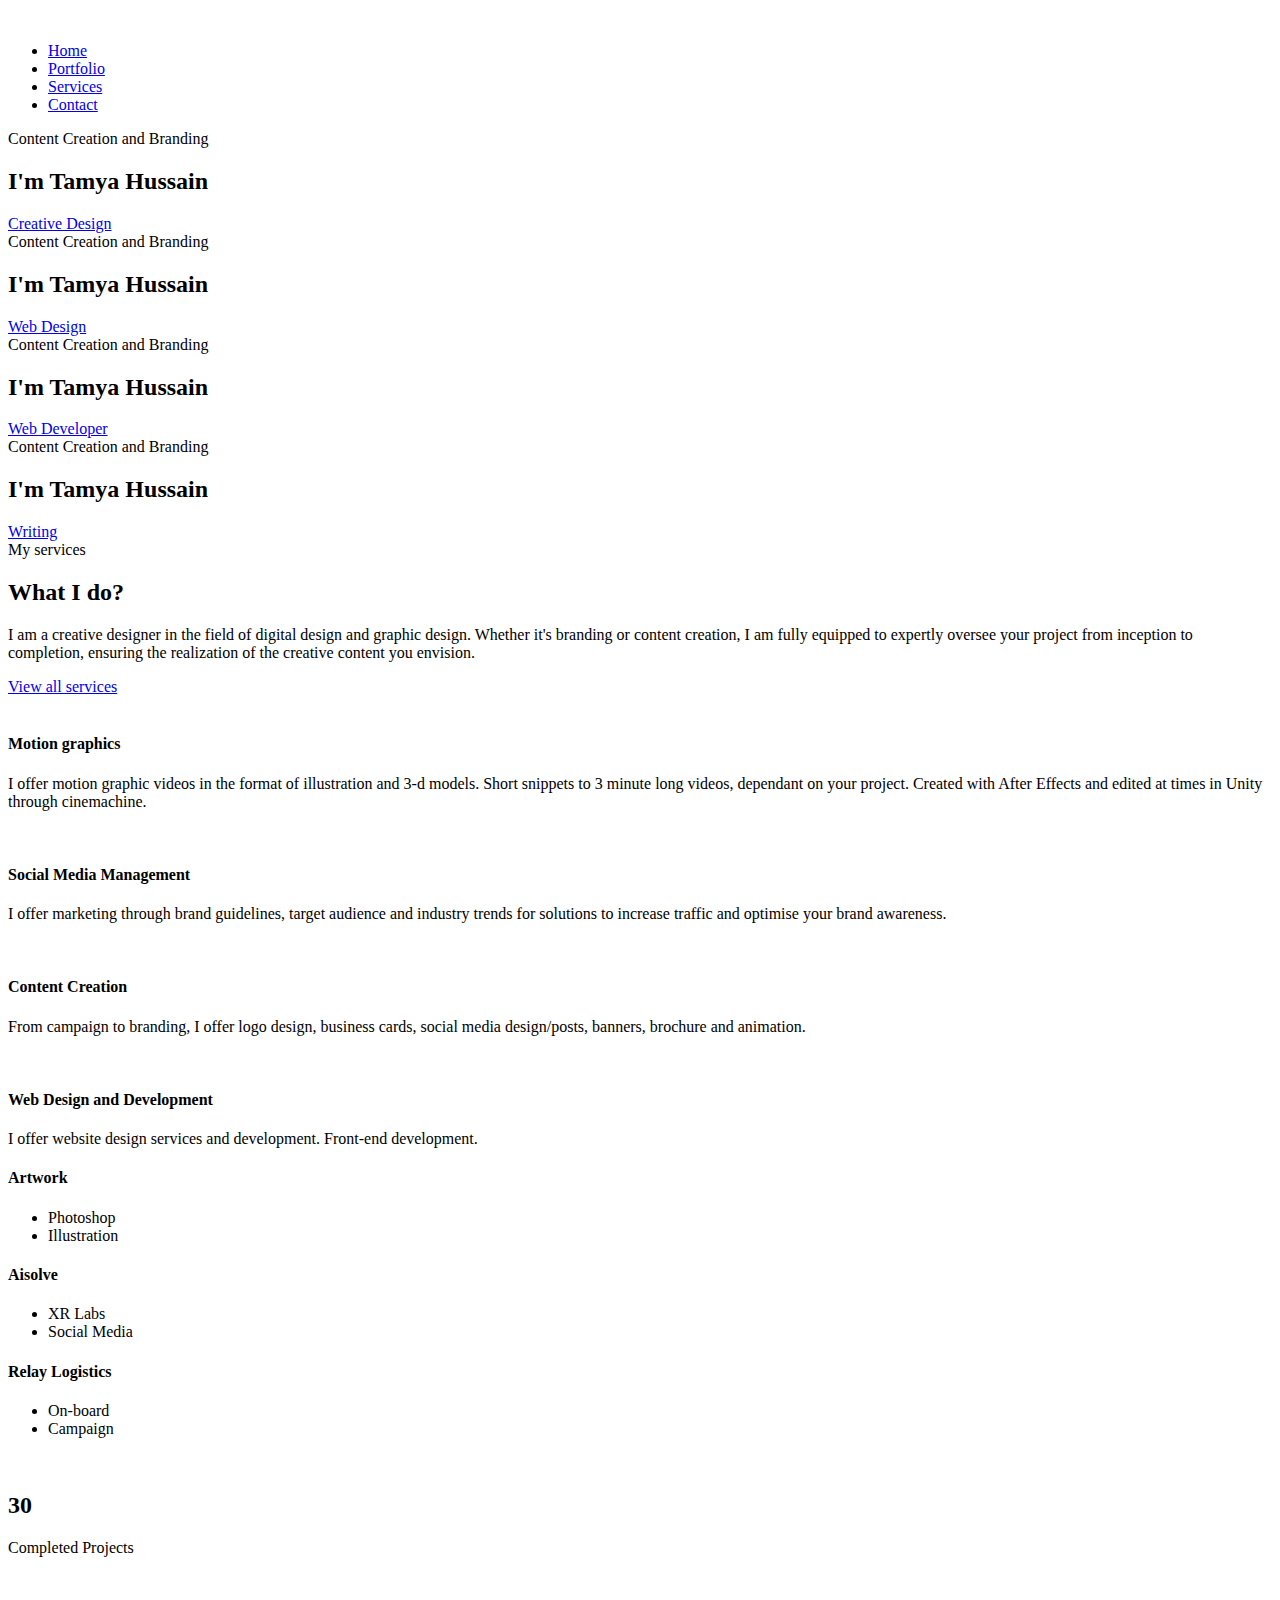
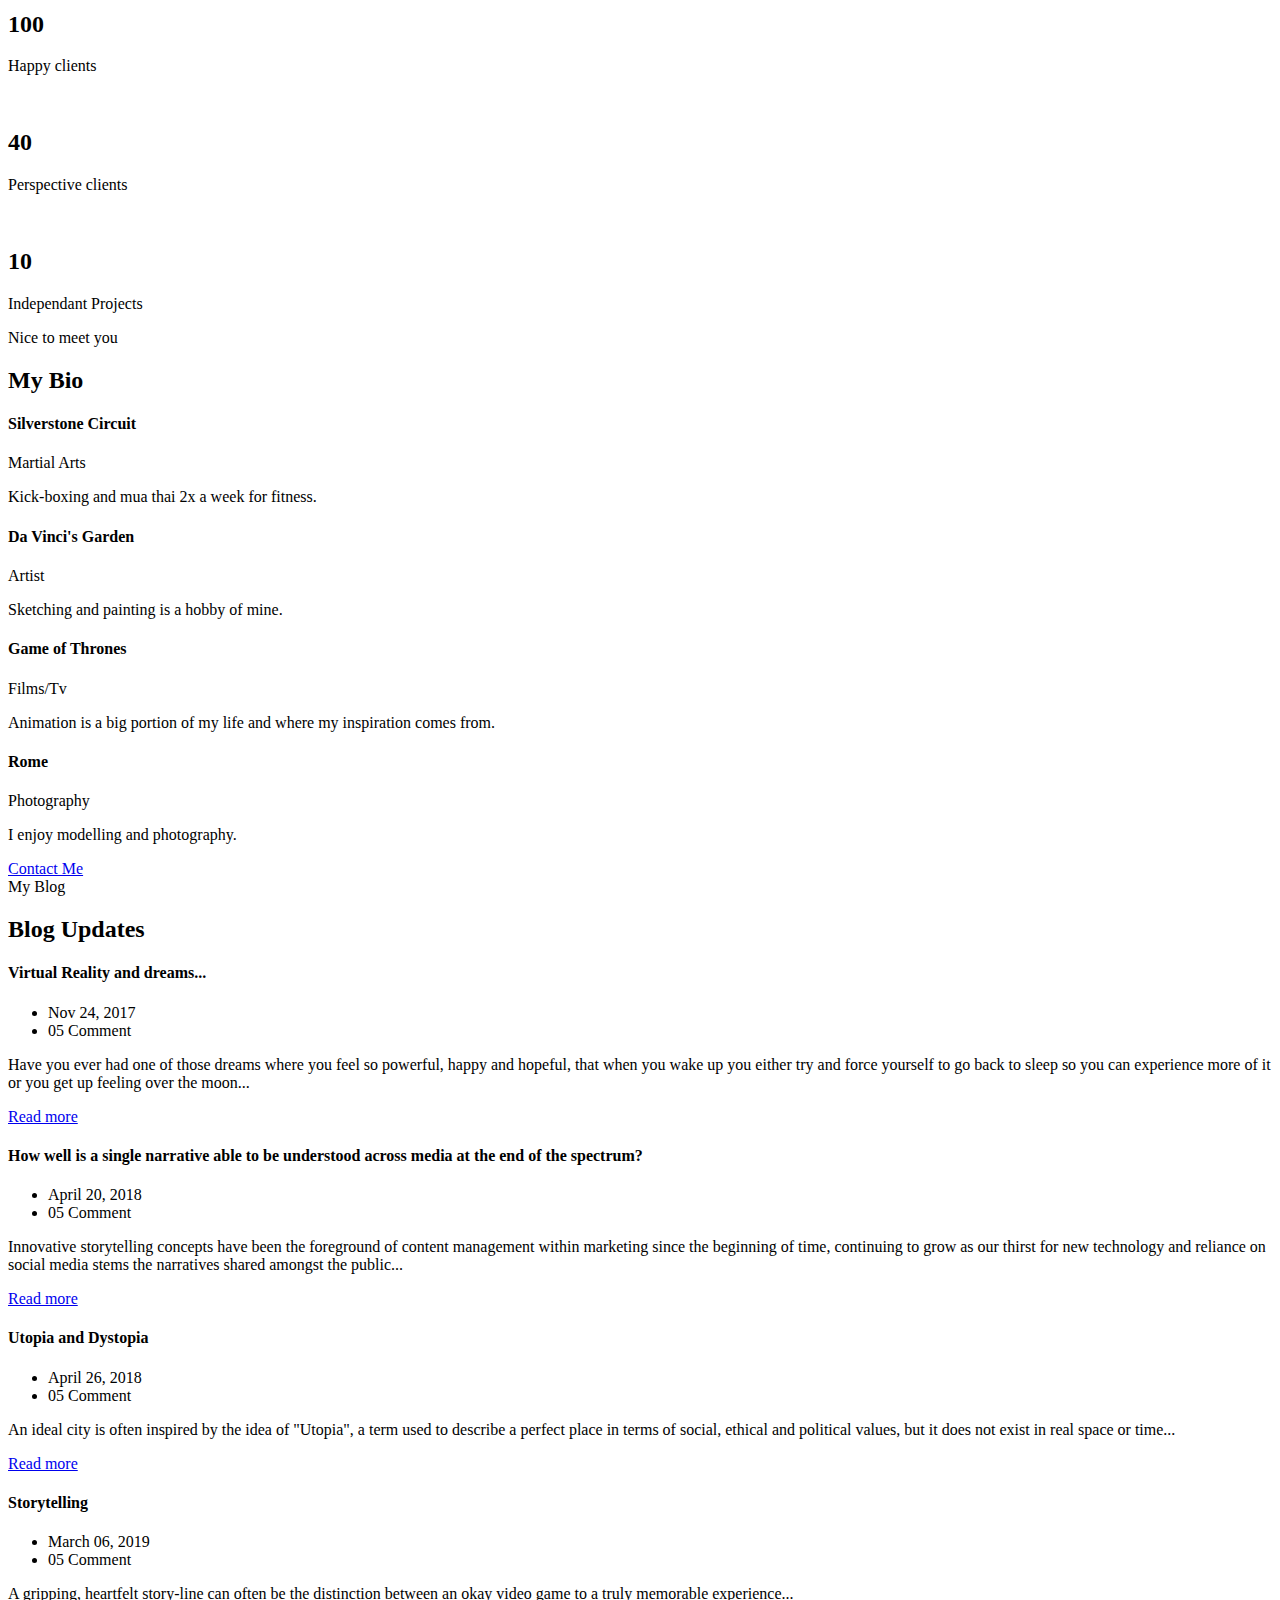
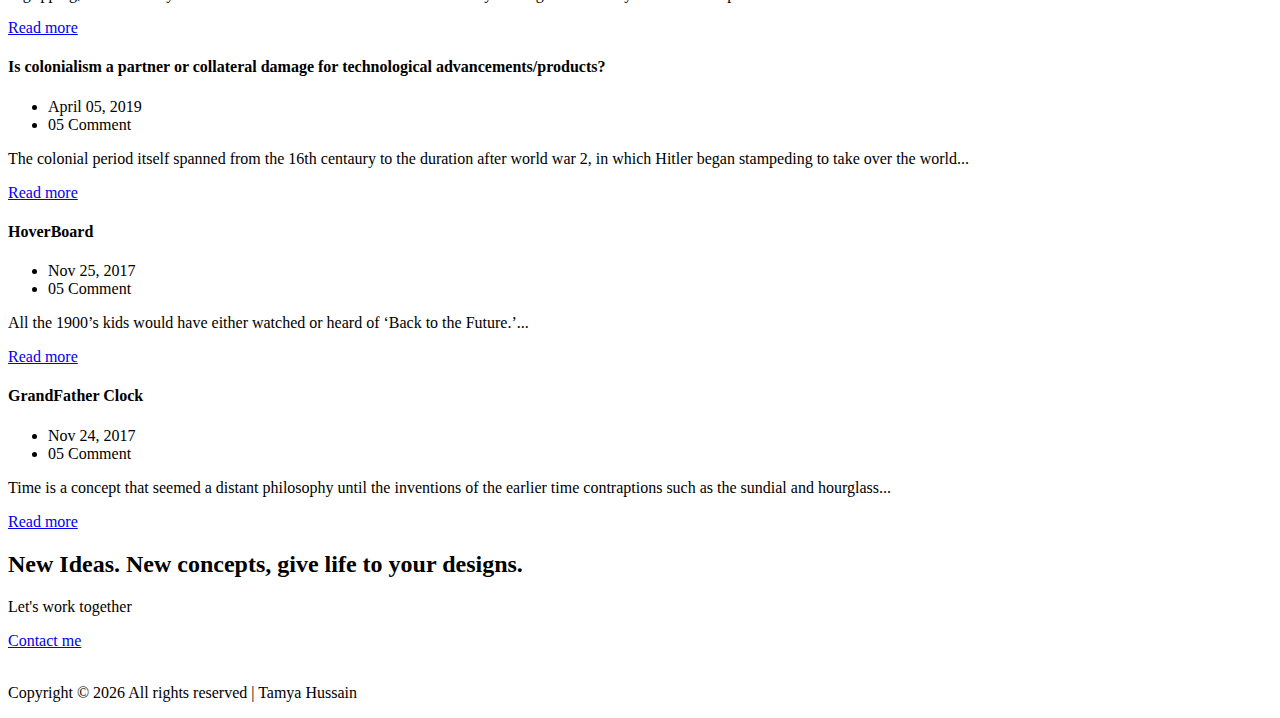
==== index.html @ 0e020d43 "Add files via upload" ====
<!DOCTYPE html>
<html lang="zxx">

<head>
    <meta charset="UTF-8">
    <meta name="description" content="Videograph Template">
    <meta name="keywords" content="Videograph, unica, creative, html">
    <meta name="viewport" content="width=device-width, initial-scale=1.0">
    <meta http-equiv="X-UA-Compatible" content="ie=edge">
    <title>Tamya Hussain Portfolio</title>

    <!-- Google Font -->
    <link href="https://fonts.googleapis.com/css2?family=Play:wght@400;700&display=swap" rel="stylesheet">
    <link href="https://fonts.googleapis.com/css2?family=Josefin+Sans:wght@300;400;500;600;700&display=swap"
        rel="stylesheet">

    <!-- Css Styles -->
    <link rel="stylesheet" href="css/bootstrap.min.css" type="text/css">
    <link rel="stylesheet" href="css/font-awesome.min.css" type="text/css">
    <link rel="stylesheet" href="css/elegant-icons.css" type="text/css">
    <link rel="stylesheet" href="css/owl.carousel.min.css" type="text/css">
    <link rel="stylesheet" href="css/magnific-popup.css" type="text/css">
    <link rel="stylesheet" href="css/slicknav.min.css" type="text/css">
    <link rel="stylesheet" href="css/style.css" type="text/css">

    <!-- favicon-->
    <link rel="shortcut icon" href="./logo_favicon.svg" type="image/svg+xml">
</head>

<body>
    <!-- Page Preloder -->
    <div id="preloder">
        <div class="loader"></div>
    </div>

    <!-- Header Section Begin -->
    <header class="header">
        <div class="container">
            <div class="row">
                <div class="col-lg-2">
                    <div class="header__logo">
                        <a href="./index.html"><img src="img/logo_white.png" alt="" class="logo"></a>
                    </div>
                </div>
                <div class="col-lg-10">
                    <div class="header__nav__option">
                        <nav class="header__nav__menu mobile-menu">
                            <ul>
                                <li class="active"><a href="./index.html">Home</a></li>
                                <li><a href="./portfolio.html">Portfolio</a></li>
                                <li><a href="./services.html">Services</a></li>
                                <li><a href="./contact.html">Contact</a></li>
                            </ul>
                        </nav>
                        <div class="header__nav__social">
                          <a href="https://www.linkedin.com/in/tamya-hussain-203a36172/"><i class="fa fa-linkedin"></i></a>
                          <a href="https://www.instagram.com/tams1598/"><i class="fa fa-instagram"></i></a>
                          <a href="https://wa.me/07960089515"><i class="fa fa-whatsapp"></i></a>
                        </div>
                    </div>
                </div>
            </div>
            <div id="mobile-menu-wrap"></div>
        </div>
    </header>
    <!-- Header End -->

    <!-- Hero Section Begin -->
    <section class="hero">
        <div class="hero__slider owl-carousel">
            <div class="hero__item set-bg" data-setbg="img/hero/background2.png">
                <div class="container">
                    <div class="row">
                        <div class="col-lg-6">
                            <div class="hero__text">
                                <span>Content Creation and Branding</span>
                                <h2>I'm Tamya Hussain</h2>
                                <a href="#" class="primary-btn">Creative Design</a>
                            </div>
                        </div>
                    </div>
                </div>
            </div>
            <div class="hero__item set-bg" data-setbg="img/hero/background2.png">
                <div class="container">
                    <div class="row">
                        <div class="col-lg-6">
                            <div class="hero__text">
                                <span>Content Creation and Branding</span>
                                <h2>I'm Tamya Hussain</h2>
                                <a href="#" class="primary-btn">Web Design</a>
                            </div>
                        </div>
                    </div>
                </div>
            </div>
            <div class="hero__item set-bg" data-setbg="img/hero/background2.png">
                <div class="container">
                    <div class="row">
                        <div class="col-lg-6">
                            <div class="hero__text">
                                <span>Content Creation and Branding</span>
                                <h2>I'm Tamya Hussain</h2>
                                <a href="#" class="primary-btn">Web Developer</a>
                            </div>
                        </div>
                    </div>
                </div>
            </div>
            <div class="hero__item set-bg" data-setbg="img/hero/background2.png">
                <div class="container">
                    <div class="row">
                        <div class="col-lg-6">
                            <div class="hero__text">
                                <span>Content Creation and Branding</span>
                                <h2>I'm Tamya Hussain</h2>
                                <a href="#" class="primary-btn">Writing</a>
                            </div>
                        </div>
                    </div>
                </div>
            </div>
        </div>
    </section>
    <!-- Hero Section End -->

    <!-- Services Section Begin -->
    <section class="services spad">
        <div class="container">
            <div class="row">
                <div class="col-lg-4">
                    <div class="services__title">
                        <div class="section-title">
                            <span>My services</span>
                            <h2>What I do?</h2>
                        </div>
                        <p>I am a creative designer in the field of digital design and graphic design. Whether it's branding or content creation, I am fully equipped to expertly oversee your project from inception to completion, ensuring the realization of the creative content you envision.</p>
                        <a href="#" class="primary-btn">View all services</a>
                    </div>
                </div>
                <div class="col-lg-8">
                    <div class="row">
                        <div class="col-lg-6 col-md-6 col-sm-6">
                            <div class="services__item">
                                <div class="services__item__icon">
                                    <img src="img/icons/si-1.png" alt="">
                                </div>
                                <h4>Motion graphics</h4>
                                <p>I offer motion graphic videos in the format of illustration and 3-d models.
                                  Short snippets to 3 minute long videos, dependant on your project.
                                  Created with After Effects and edited at times in Unity through cinemachine. </p>
                            </div>
                        </div>
                        <div class="col-lg-6 col-md-6 col-sm-6">
                            <div class="services__item">
                                <div class="services__item__icon">
                                    <img src="img/icons/si-2.png" alt="">
                                </div>
                                <h4>Social Media Management</h4>
                                <p>I offer marketing through brand guidelines, target audience and
                                  industry trends for solutions to increase traffic and optimise your brand awareness. </p>
                            </div>
                        </div>
                        <div class="col-lg-6 col-md-6 col-sm-6">
                            <div class="services__item">
                                <div class="services__item__icon">
                                    <img src="img/icons/si-3.png" alt="">
                                </div>
                                <h4>Content Creation</h4>
                                <p>From campaign to branding, I offer logo design, business cards, social media design/posts,
                                  banners, brochure and animation. </p>
                            </div>
                        </div>
                        <div class="col-lg-6 col-md-6 col-sm-6">
                            <div class="services__item">
                                <div class="services__item__icon">
                                    <img src="img/icons/si-4.png" alt="">
                                </div>
                                <h4>Web Design and Development</h4>
                                <p>I offer website design services and development. Front-end development.</p>
                            </div>
                        </div>
                    </div>
                </div>
            </div>
        </div>
    </section>
    <!-- Services Section End -->

    <!-- Work Section Begin -->
    <section class="work">
        <div class="work__gallery">
            <div class="grid-sizer"></div>
            <div class="work__item wide__item set-bg" data-setbg="img/work/work-1.png">

                <div class="work__item__hover">
                    <h4>Artwork</h4>
                    <ul>
                        <li>Photoshop</li>
                        <li>Illustration</li>
                    </ul>
                </div>
            </div>
            <div class="work__item small__item set-bg" data-setbg="img/work/work-2.png">
              <a href="img/work/ocado_video.mp4" class="play-btn video-popup"><i
                      class="fa fa-play"></i></a>

            </div>
            <div class="work__item small__item set-bg" data-setbg="img/work/work-3.png">

            </div>
            <div class="work__item large__item set-bg" data-setbg="img/work/work-4.png">

                <div class="work__item__hover">
                    <h4>Aisolve</h4>
                    <ul>
                        <li>XR Labs</li>
                        <li>Social Media</li>
                    </ul>
                </div>
            </div>
            <div class="work__item small__item set-bg" data-setbg="img/work/work-5.png">

            </div>
            <div class="work__item small__item set-bg" data-setbg="img/work/work-6.png">

            </div>
            <div class="work__item wide__item set-bg" data-setbg="img/work/work-7.png">
                <a href="img/work/relay_launch.mp4" class="play-btn video-popup"><i
                        class="fa fa-play"></i></a>
                <div class="work__item__hover">
                    <h4>Relay Logistics</h4>
                    <ul>
                        <li>On-board</li>
                        <li>Campaign</li>
                    </ul>
                </div>
            </div>
        </div>
    </section>
    <!-- Work Section End -->

    <!-- Counter Section Begin -->
    <section class="counter">
        <div class="container">
            <div class="counter__content">
                <div class="row">
                    <div class="col-lg-3 col-md-6 col-sm-6">
                        <div class="counter__item">
                            <div class="counter__item__text">
                                <img src="img/icons/ci-1.png" alt="">
                                <h2 class="counter_num">30</h2>
                                <p>Completed Projects</p>
                            </div>
                        </div>
                    </div>
                    <div class="col-lg-3 col-md-6 col-sm-6">
                        <div class="counter__item second__item">
                            <div class="counter__item__text">
                                <img src="img/icons/ci-2.png" alt="">
                                <h2 class="counter_num">100</h2>
                                <p>Happy clients</p>
                            </div>
                        </div>
                    </div>
                    <div class="col-lg-3 col-md-6 col-sm-6">
                        <div class="counter__item third__item">
                            <div class="counter__item__text">
                                <img src="img/icons/ci-3.png" alt="">
                                <h2 class="counter_num">40</h2>
                                <p>Perspective clients</p>
                            </div>
                        </div>
                    </div>
                    <div class="col-lg-3 col-md-6 col-sm-6">
                        <div class="counter__item four__item">
                            <div class="counter__item__text">
                                <img src="img/icons/ci-4.png" alt="">
                                <h2 class="counter_num">10</h2>
                                <p>Independant Projects</p>
                            </div>
                        </div>
                    </div>
                </div>
            </div>
        </div>
    </section>
    <!-- Counter Section End -->

    <!-- Team Section Begin -->
    <section class="team spad set-bg" data-setbg="img/team-bg.jpg">
        <div class="container">
            <div class="row">
                <div class="col-lg-12">
                    <div class="section-title team__title">
                        <span>Nice to meet you</span>
                        <h2>My Bio</h2>
                    </div>
                </div>
            </div>
            <div class="row">
                <div class="col-lg-3 col-md-6 col-sm-6 p-0">
                    <div class="team__item set-bg" data-setbg="img/team/martialarts.jpg">
                        <div class="team__item__text">
                            <h4>Silverstone Circuit</h4>
                            <p>Martial Arts</p>
                            <p>Kick-boxing and mua thai 2x a week for fitness.</p>
                        </div>
                    </div>
                </div>
                <div class="col-lg-3 col-md-6 col-sm-6 p-0">
                    <div class="team__item team__item--second set-bg" data-setbg="img/team/Artist.jpg">
                        <div class="team__item__text">
                          <h4>Da Vinci's Garden</h4>
                          <p>Artist</p>
                          <p>Sketching and painting is a hobby of mine.</p>

                        </div>
                    </div>
                </div>
                <div class="col-lg-3 col-md-6 col-sm-6 p-0">
                    <div class="team__item team__item--third set-bg" data-setbg="img/team/film.jpg">
                        <div class="team__item__text">
                          <h4>Game of Thrones</h4>
                          <p>Films/Tv</p>
                          <p>Animation is a big portion of my life and where my inspiration comes from.</p>

                        </div>
                    </div>
                </div>
                <div class="col-lg-3 col-md-6 col-sm-6 p-0">
                    <div class="team__item team__item--four set-bg" data-setbg="img/team/Photography.jpg">
                        <div class="team__item__text">
                          <h4>Rome</h4>
                          <p>Photography</p>
                          <p>I enjoy modelling and photography.</p>

                        </div>
                    </div>
                </div>
                <div class="col-lg-12 p-0">
                    <div class="team__btn">
                        <a href="tel:07960089515" class="primary-btn">Contact Me</a>
                    </div>
                </div>
            </div>
        </div>
    </section>
    <!-- Team Section End -->

    <!-- Latest Blog Section Begin -->
    <section class="latest spad">
        <div class="container">
            <div class="row">
                <div class="col-lg-12">
                    <div class="section-title center-title">
                        <span>My Blog</span>
                        <h2>Blog Updates</h2>
                    </div>
                </div>
            </div>
            <div class="row">
                <div class="latest__slider owl-carousel">
                    <div class="col-lg-4">
                        <div class="blog__item latest__item">
                            <h4>Virtual Reality and dreams...</h4>
                            <ul>
                                <li>Nov 24, 2017</li>
                                <li>05 Comment</li>
                            </ul>
                            <p>Have you ever had one of those dreams where you feel so powerful, happy and hopeful,
                              that when you wake up you either try and force yourself to go back to sleep so you can
                              experience more of it or you get up feeling over the moon...</p>
                            <a href="https://tammy1598dreamer.blogspot.com/2017/11/virtual-reality-and-dreams.html">Read more <span class="arrow_right"></span></a>
                        </div>
                    </div>
                    <div class="col-lg-4">
                        <div class="blog__item latest__item">
                            <h4>How well is a single narrative able to be understood across media at the end of the spectrum?</h4>
                            <ul>
                                <li>April 20, 2018</li>
                                <li>05 Comment</li>
                            </ul>
                            <p>Innovative storytelling concepts have been the foreground of content management
                               within marketing since the beginning of time, continuing to grow as our thirst for
                               new technology and reliance on social media stems the narratives shared amongst the public...</p>
                            <a href="https://tammy1598dreamer.blogspot.com/2018/04/how-well-is-single-narrative-able-to-be.html">Read more <span class="arrow_right"></span></a>
                        </div>
                    </div>
                    <div class="col-lg-4">
                        <div class="blog__item latest__item">
                            <h4>Utopia and Dystopia</h4>
                            <ul>
                                <li>April 26, 2018</li>
                                <li>05 Comment</li>
                            </ul>
                            <p>An ideal city is often inspired by the idea of "Utopia",
                              a term used to describe a perfect place in terms of social, ethical and political values,
                              but it does not exist in real space or time...</p>
                            <a href="https://tammy1598dreamer.blogspot.com/2018/04/utopia-and-dystopia.html">Read more <span class="arrow_right"></span></a>
                        </div>
                    </div>
                    <div class="col-lg-4">
                        <div class="blog__item latest__item">
                            <h4>Storytelling</h4>
                            <ul>
                                <li>March 06, 2019</li>
                                <li>05 Comment</li>
                            </ul>
                            <p>A gripping, heartfelt story-line can often be the distinction between an okay video game to a truly memorable experience...</p>
                            <a href="https://tammy1598dreamer.blogspot.com/2019/03/story-telling.html">Read more <span class="arrow_right"></span></a>
                        </div>
                    </div>
                    <div class="col-lg-4">
                        <div class="blog__item latest__item">
                            <h4>Is colonialism a partner or collateral damage for technological advancements/products?</h4>
                            <ul>
                                <li>April 05, 2019</li>
                                <li>05 Comment</li>
                            </ul>
                            <p>The colonial period itself spanned from the 16th centaury to the duration after world war 2, in which Hitler began stampeding to take over the world...</p>
                            <a href="https://tammy1598dreamer.blogspot.com/2019/04/is-colonialism-partner-or-collateral.html">Read more <span class="arrow_right"></span></a>
                        </div>
                    </div>
                    <div class="col-lg-4">
                        <div class="blog__item latest__item">
                            <h4>HoverBoard</h4>
                            <ul>
                                <li>Nov 25, 2017</li>
                                <li>05 Comment</li>
                            </ul>
                            <p>All the 1900’s kids would have either watched or heard of ‘Back to the Future.’...</p>
                            <a href="https://tammy1598dreamer.blogspot.com/2017/11/hoverboard.html">Read more <span class="arrow_right"></span></a>
                        </div>
                    </div>
                    <div class="col-lg-4">
                        <div class="blog__item latest__item">
                            <h4>GrandFather Clock</h4>
                            <ul>
                                <li>Nov 24, 2017</li>
                                <li>05 Comment</li>
                            </ul>
                            <p>Time is a concept that seemed a distant philosophy until the inventions of the earlier time contraptions such as the sundial and hourglass...</p>
                            <a href="https://tammy1598dreamer.blogspot.com/2017/11/grandfather-clock.html">Read more <span class="arrow_right"></span></a>
                        </div>
                    </div>
                </div>
            </div>
        </div>
    </section>
    <!-- Latest Blog Section End -->

    <!-- Call To Action Section Begin -->
    <section class="callto spad set-bg" data-setbg="img/callto-bg.jpg">
        <div class="container">
            <div class="row">
                <div class="col-lg-8">
                    <div class="callto__text">
                        <h2>New Ideas. New concepts, give life to your designs.</h2>
                        <p>Let's work together</p>
                        <a href="tel:07960089515">Contact me</a>
                    </div>
                </div>
            </div>
        </div>
    </section>
    <!-- Call To Action Section End -->

    <!-- Footer Section Begin -->
    <footer class="footer">
        <div class="container">
            <div class="footer__top">
                <div class="row">
                    <div class="col-lg-6 col-md-6">
                        <div class="footer__top__logo">
                            <a href="#"><img src="img/logo.png" alt=""></a>
                        </div>
                    </div>
                    <div class="col-lg-6 col-md-6">
                        <div class="footer__top__social">
                            <a href="https://www.linkedin.com/in/tamya-hussain-203a36172/"><i class="fa fa-linkedin"></i></a>
                            <a href="https://www.instagram.com/tams1598/"><i class="fa fa-instagram"></i></a>
                            <a href="https://wa.me/07960089515"><i class="fa fa-whatsapp"></i></a>
                        </div>
                    </div>
                </div>
            </div>

            <div class="footer__copyright">
                <div class="row">
                    <div class="col-lg-12 text-center">
                        <!-- Link back to Colorlib can't be removed. Template is licensed under CC BY 3.0. -->
                        <p class="footer__copyright__text">Copyright &copy;
                            <script>
                                document.write(new Date().getFullYear());
                            </script>
                            All rights reserved |  Tamya Hussain
                        </p>
                        <!-- Link back to Colorlib can't be removed. Template is licensed under CC BY 3.0. -->
                    </div>
                </div>
            </div>
        </div>
    </footer>
    <!-- Footer Section End -->

    <!-- Js Plugins -->
    <script src="js/jquery-3.3.1.min.js"></script>
    <script src="js/bootstrap.min.js"></script>
    <script src="js/jquery.magnific-popup.min.js"></script>
    <script src="js/mixitup.min.js"></script>
    <script src="js/masonry.pkgd.min.js"></script>
    <script src="js/jquery.slicknav.js"></script>
    <script src="js/owl.carousel.min.js"></script>
    <script src="js/main.js"></script>
</body>

</html>
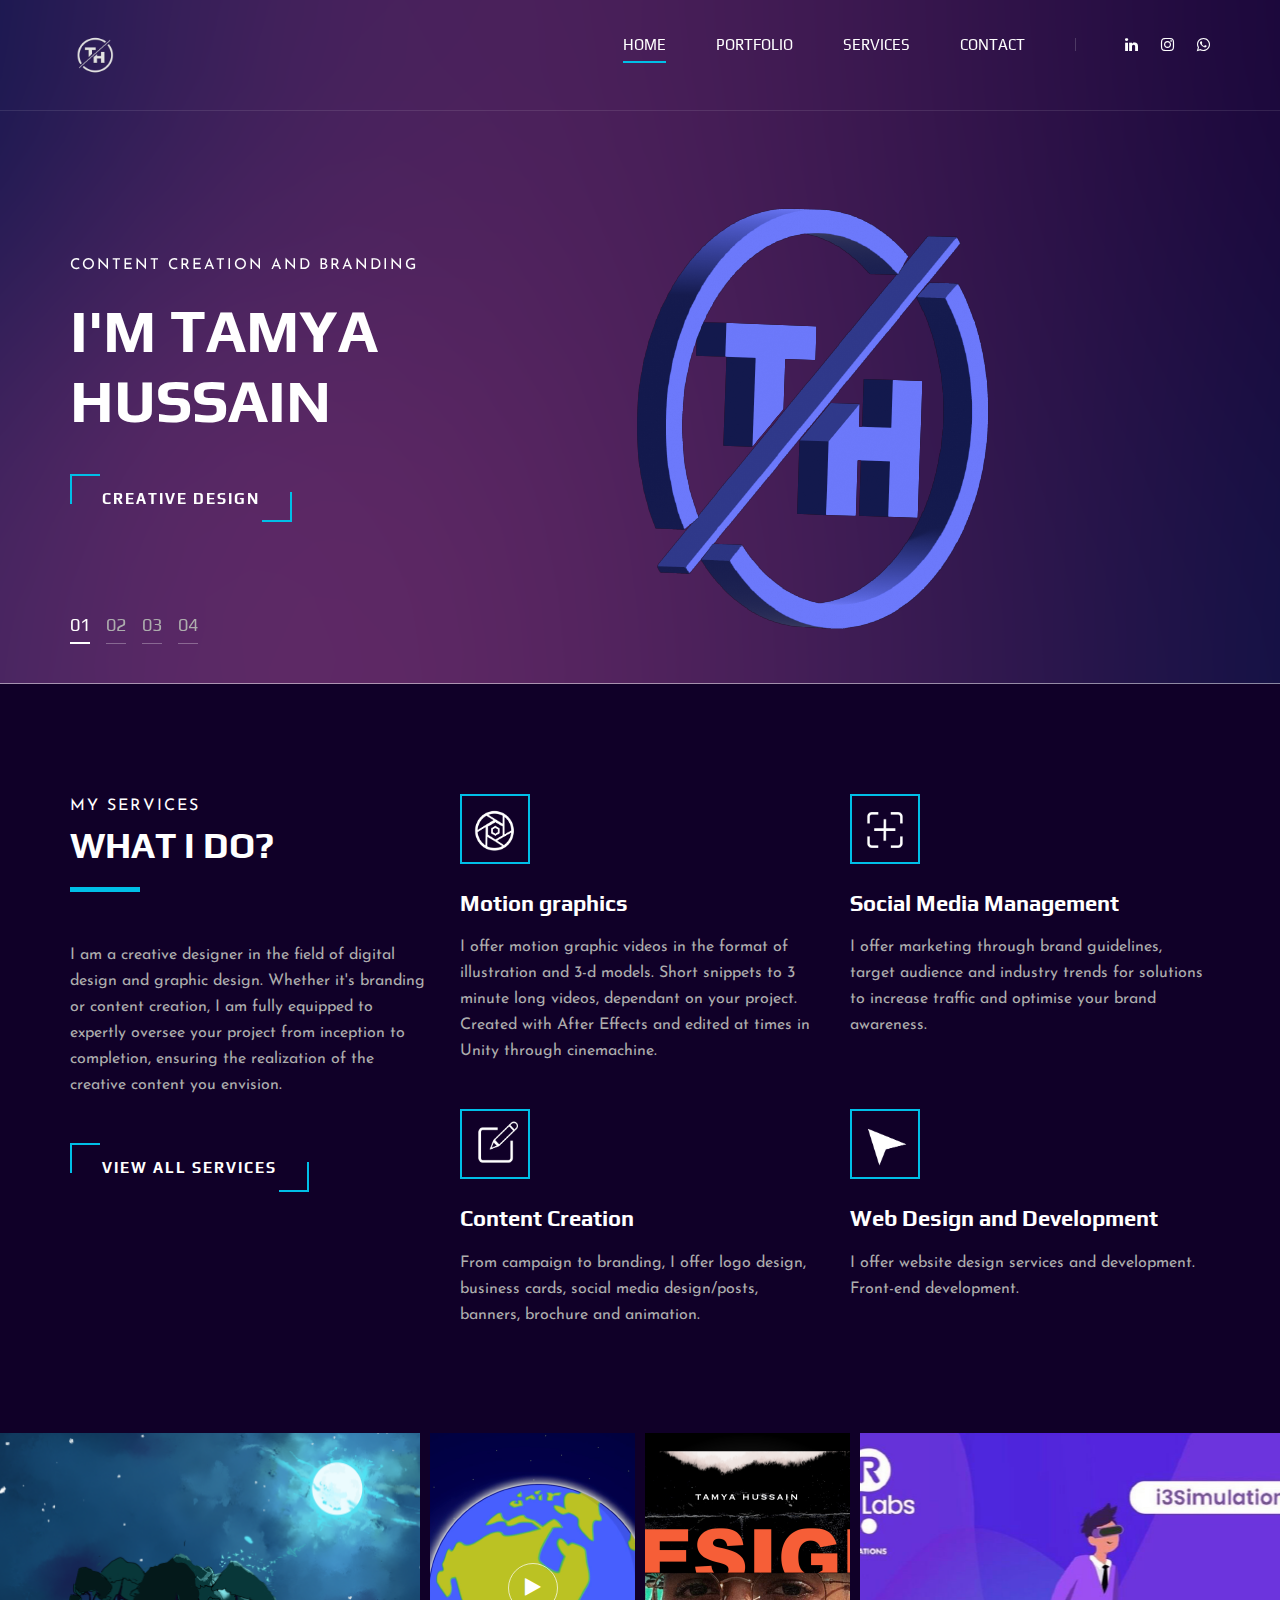
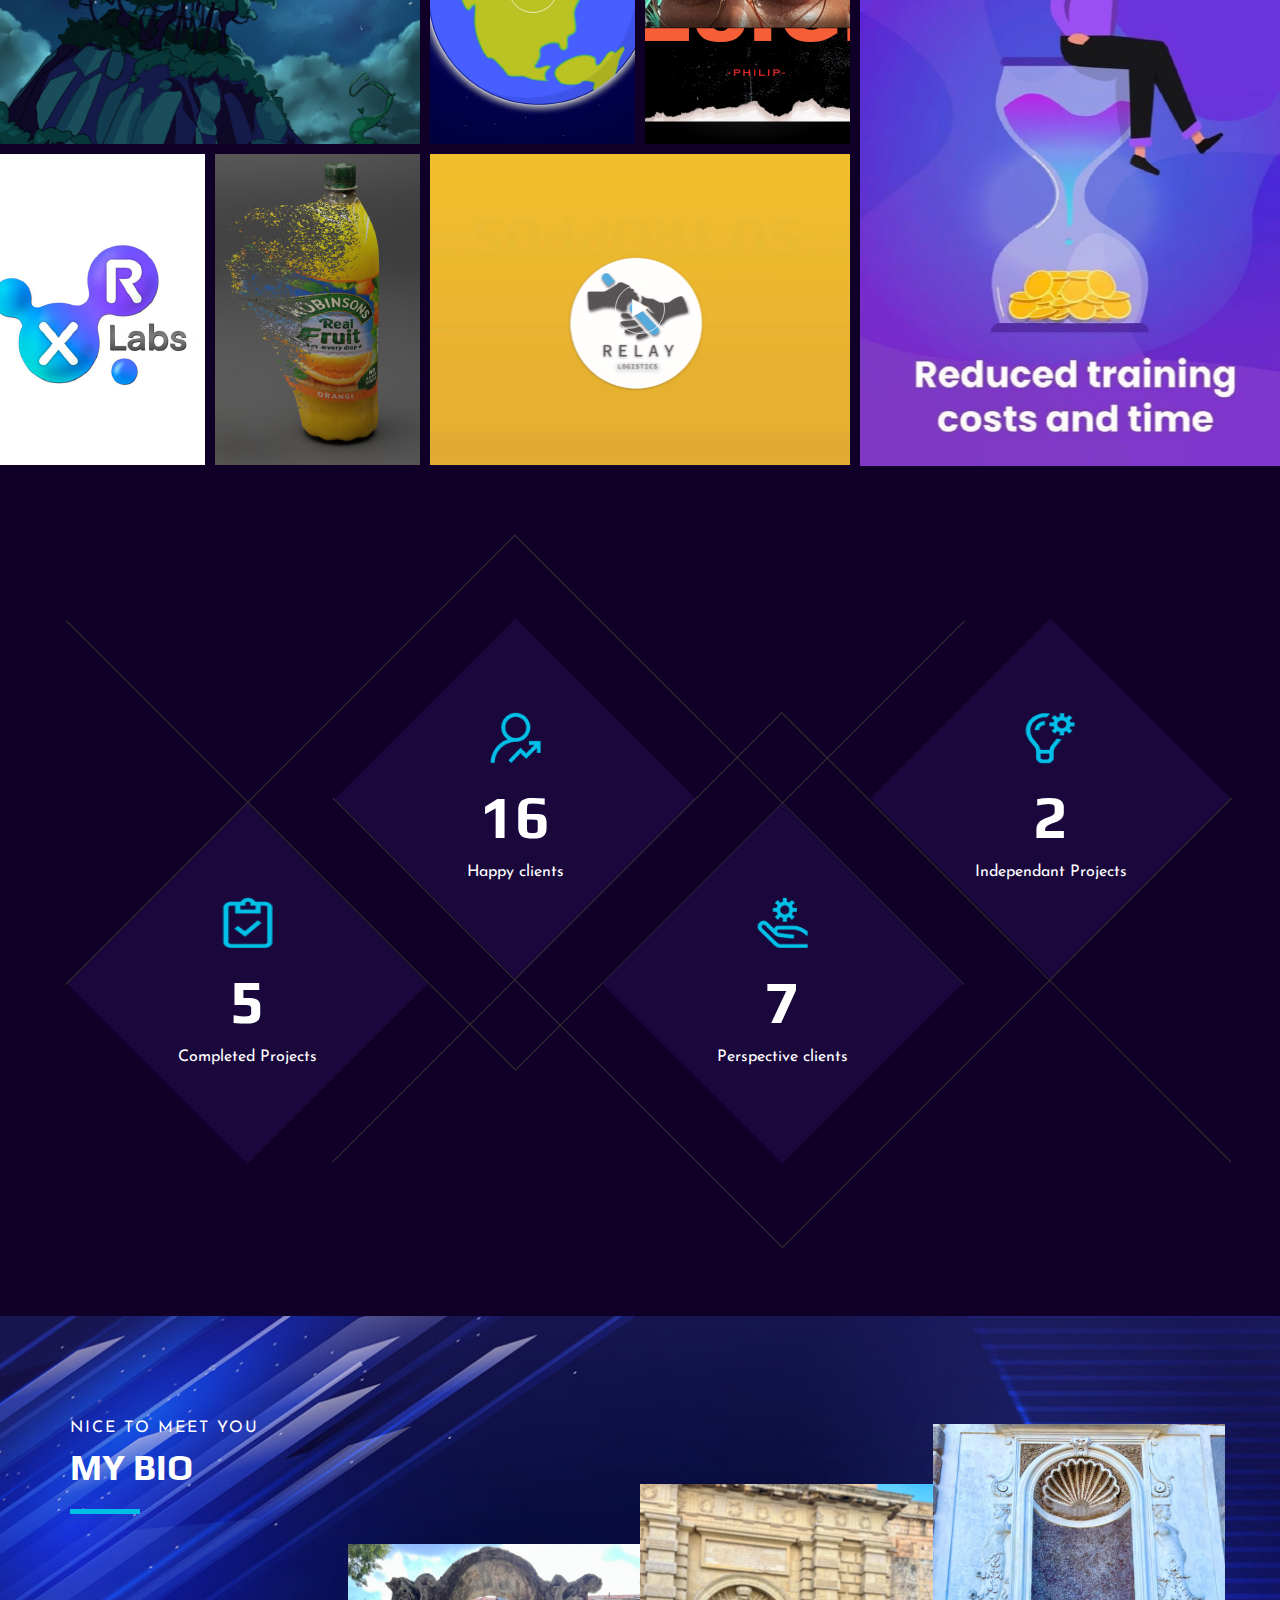
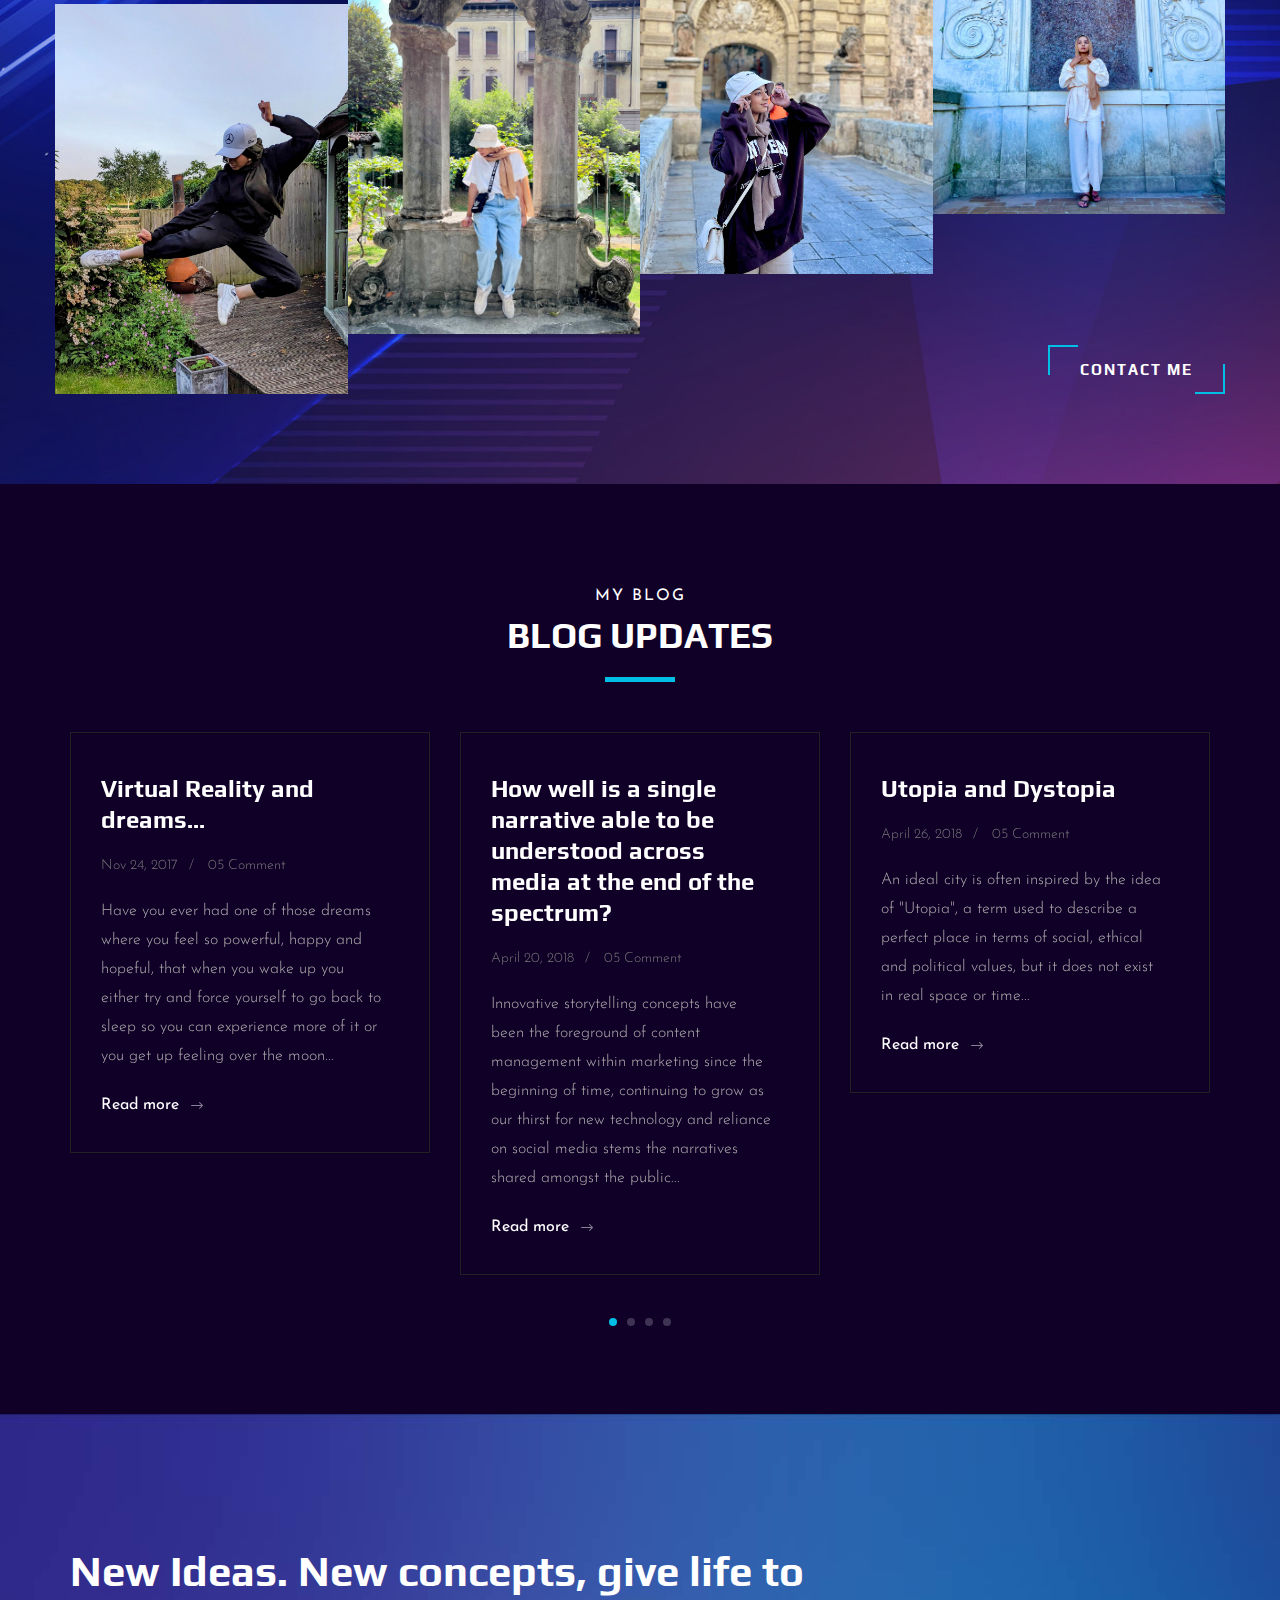
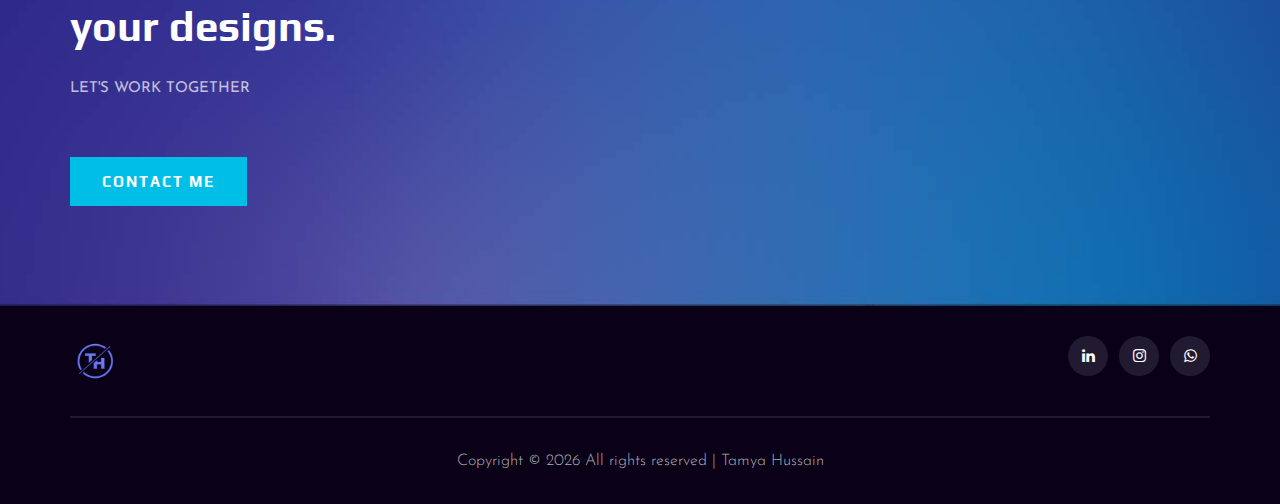
==== commit 4a6cdd7c: "instagram handle updated" ====
--- a/index.html
+++ b/index.html
@@ -54,7 +54,7 @@
                         </nav>
                         <div class="header__nav__social">
                           <a href="https://www.linkedin.com/in/tamya-hussain-203a36172/"><i class="fa fa-linkedin"></i></a>
-                          <a href="https://www.instagram.com/tams1598/"><i class="fa fa-instagram"></i></a>
+                          <a href="https://www.instagram.com/tams_artwork_gpt/"><i class="fa fa-instagram"></i></a>
                           <a href="https://wa.me/07960089515"><i class="fa fa-whatsapp"></i></a>
                         </div>
                     </div>
@@ -135,7 +135,7 @@
                             <h2>What I do?</h2>
                         </div>
                         <p>I am a creative designer in the field of digital design and graphic design. Whether it's branding or content creation, I am fully equipped to expertly oversee your project from inception to completion, ensuring the realization of the creative content you envision.</p>
-                        <a href="#" class="primary-btn">View all services</a>
+                        <a href="./services.html" class="primary-btn">View all services</a>
                     </div>
                 </div>
                 <div class="col-lg-8">
@@ -479,7 +479,7 @@
                     <div class="col-lg-6 col-md-6">
                         <div class="footer__top__social">
                             <a href="https://www.linkedin.com/in/tamya-hussain-203a36172/"><i class="fa fa-linkedin"></i></a>
-                            <a href="https://www.instagram.com/tams1598/"><i class="fa fa-instagram"></i></a>
+                            <a href="https://www.instagram.com/tams_artwork_gpt/"><i class="fa fa-instagram"></i></a>
                             <a href="https://wa.me/07960089515"><i class="fa fa-whatsapp"></i></a>
                         </div>
                     </div>
--- a/css/elegant-icons.css
+++ b/css/elegant-icons.css
@@ -0,0 +1,1159 @@
+@font-face {
+	font-family: 'ElegantIcons';
+	src:url('../fonts/ElegantIcons.eot');
+	src:url('../fonts/ElegantIcons.eot?#iefix') format('embedded-opentype'),
+		url('../fonts/ElegantIcons.woff') format('woff'),
+		url('../fonts/ElegantIcons.ttf') format('truetype'),
+		url('../fonts/ElegantIcons.svg#ElegantIcons') format('svg');
+	font-weight: normal;
+	font-style: normal;
+}
+
+/* Use the following CSS code if you want to use data attributes for inserting your icons */
+[data-icon]:before {
+	font-family: 'ElegantIcons';
+	content: attr(data-icon);
+	speak: none;
+	font-weight: normal;
+	font-variant: normal;
+	text-transform: none;
+	line-height: 1;
+	-webkit-font-smoothing: antialiased;
+	-moz-osx-font-smoothing: grayscale;
+}
+
+/* Use the following CSS code if you want to have a class per icon */
+/*
+Instead of a list of all class selectors,
+you can use the generic selector below, but it's slower:
+[class*="your-class-prefix"] {
+*/
+.arrow_up, .arrow_down, .arrow_left, .arrow_right, .arrow_left-up, .arrow_right-up, .arrow_right-down, .arrow_left-down, .arrow-up-down, .arrow_up-down_alt, .arrow_left-right_alt, .arrow_left-right, .arrow_expand_alt2, .arrow_expand_alt, .arrow_condense, .arrow_expand, .arrow_move, .arrow_carrot-up, .arrow_carrot-down, .arrow_carrot-left, .arrow_carrot-right, .arrow_carrot-2up, .arrow_carrot-2down, .arrow_carrot-2left, .arrow_carrot-2right, .arrow_carrot-up_alt2, .arrow_carrot-down_alt2, .arrow_carrot-left_alt2, .arrow_carrot-right_alt2, .arrow_carrot-2up_alt2, .arrow_carrot-2down_alt2, .arrow_carrot-2left_alt2, .arrow_carrot-2right_alt2, .arrow_triangle-up, .arrow_triangle-down, .arrow_triangle-left, .arrow_triangle-right, .arrow_triangle-up_alt2, .arrow_triangle-down_alt2, .arrow_triangle-left_alt2, .arrow_triangle-right_alt2, .arrow_back, .icon_minus-06, .icon_plus, .icon_close, .icon_check, .icon_minus_alt2, .icon_plus_alt2, .icon_close_alt2, .icon_check_alt2, .icon_zoom-out_alt, .icon_zoom-in_alt, .icon_search, .icon_box-empty, .icon_box-selected, .icon_minus-box, .icon_plus-box, .icon_box-checked, .icon_circle-empty, .icon_circle-slelected, .icon_stop_alt2, .icon_stop, .icon_pause_alt2, .icon_pause, .icon_menu, .icon_menu-square_alt2, .icon_menu-circle_alt2, .icon_ul, .icon_ol, .icon_adjust-horiz, .icon_adjust-vert, .icon_document_alt, .icon_documents_alt, .icon_pencil, .icon_pencil-edit_alt, .icon_pencil-edit, .icon_folder-alt, .icon_folder-open_alt, .icon_folder-add_alt, .icon_info_alt, .icon_error-oct_alt, .icon_error-circle_alt, .icon_error-triangle_alt, .icon_question_alt2, .icon_question, .icon_comment_alt, .icon_chat_alt, .icon_vol-mute_alt, .icon_volume-low_alt, .icon_volume-high_alt, .icon_quotations, .icon_quotations_alt2, .icon_clock_alt, .icon_lock_alt, .icon_lock-open_alt, .icon_key_alt, .icon_cloud_alt, .icon_cloud-upload_alt, .icon_cloud-download_alt, .icon_image, .icon_images, .icon_lightbulb_alt, .icon_gift_alt, .icon_house_alt, .icon_genius, .icon_mobile, .icon_tablet, .icon_laptop, .icon_desktop, .icon_camera_alt, .icon_mail_alt, .icon_cone_alt, .icon_ribbon_alt, .icon_bag_alt, .icon_creditcard, .icon_cart_alt, .icon_paperclip, .icon_tag_alt, .icon_tags_alt, .icon_trash_alt, .icon_cursor_alt, .icon_mic_alt, .icon_compass_alt, .icon_pin_alt, .icon_pushpin_alt, .icon_map_alt, .icon_drawer_alt, .icon_toolbox_alt, .icon_book_alt, .icon_calendar, .icon_film, .icon_table, .icon_contacts_alt, .icon_headphones, .icon_lifesaver, .icon_piechart, .icon_refresh, .icon_link_alt, .icon_link, .icon_loading, .icon_blocked, .icon_archive_alt, .icon_heart_alt, .icon_star_alt, .icon_star-half_alt, .icon_star, .icon_star-half, .icon_tools, .icon_tool, .icon_cog, .icon_cogs, .arrow_up_alt, .arrow_down_alt, .arrow_left_alt, .arrow_right_alt, .arrow_left-up_alt, .arrow_right-up_alt, .arrow_right-down_alt, .arrow_left-down_alt, .arrow_condense_alt, .arrow_expand_alt3, .arrow_carrot_up_alt, .arrow_carrot-down_alt, .arrow_carrot-left_alt, .arrow_carrot-right_alt, .arrow_carrot-2up_alt, .arrow_carrot-2dwnn_alt, .arrow_carrot-2left_alt, .arrow_carrot-2right_alt, .arrow_triangle-up_alt, .arrow_triangle-down_alt, .arrow_triangle-left_alt, .arrow_triangle-right_alt, .icon_minus_alt, .icon_plus_alt, .icon_close_alt, .icon_check_alt, .icon_zoom-out, .icon_zoom-in, .icon_stop_alt, .icon_menu-square_alt, .icon_menu-circle_alt, .icon_document, .icon_documents, .icon_pencil_alt, .icon_folder, .icon_folder-open, .icon_folder-add, .icon_folder_upload, .icon_folder_download, .icon_info, .icon_error-circle, .icon_error-oct, .icon_error-triangle, .icon_question_alt, .icon_comment, .icon_chat, .icon_vol-mute, .icon_volume-low, .icon_volume-high, .icon_quotations_alt, .icon_clock, .icon_lock, .icon_lock-open, .icon_key, .icon_cloud, .icon_cloud-upload, .icon_cloud-download, .icon_lightbulb, .icon_gift, .icon_house, .icon_camera, .icon_mail, .icon_cone, .icon_ribbon, .icon_bag, .icon_cart, .icon_tag, .icon_tags, .icon_trash, .icon_cursor, .icon_mic, .icon_compass, .icon_pin, .icon_pushpin, .icon_map, .icon_drawer, .icon_toolbox, .icon_book, .icon_contacts, .icon_archive, .icon_heart, .icon_profile, .icon_group, .icon_grid-2x2, .icon_grid-3x3, .icon_music, .icon_pause_alt, .icon_phone, .icon_upload, .icon_download, .social_facebook, .social_twitter, .social_pinterest, .social_googleplus, .social_tumblr, .social_tumbleupon, .social_wordpress, .social_instagram, .social_dribbble, .social_vimeo, .social_linkedin, .social_rss, .social_deviantart, .social_share, .social_myspace, .social_skype, .social_youtube, .social_picassa, .social_googledrive, .social_flickr, .social_blogger, .social_spotify, .social_delicious, .social_facebook_circle, .social_twitter_circle, .social_pinterest_circle, .social_googleplus_circle, .social_tumblr_circle, .social_stumbleupon_circle, .social_wordpress_circle, .social_instagram_circle, .social_dribbble_circle, .social_vimeo_circle, .social_linkedin_circle, .social_rss_circle, .social_deviantart_circle, .social_share_circle, .social_myspace_circle, .social_skype_circle, .social_youtube_circle, .social_picassa_circle, .social_googledrive_alt2, .social_flickr_circle, .social_blogger_circle, .social_spotify_circle, .social_delicious_circle, .social_facebook_square, .social_twitter_square, .social_pinterest_square, .social_googleplus_square, .social_tumblr_square, .social_stumbleupon_square, .social_wordpress_square, .social_instagram_square, .social_dribbble_square, .social_vimeo_square, .social_linkedin_square, .social_rss_square, .social_deviantart_square, .social_share_square, .social_myspace_square, .social_skype_square, .social_youtube_square, .social_picassa_square, .social_googledrive_square, .social_flickr_square, .social_blogger_square, .social_spotify_square, .social_delicious_square, .icon_printer, .icon_calulator, .icon_building, .icon_floppy, .icon_drive, .icon_search-2, .icon_id, .icon_id-2, .icon_puzzle, .icon_like, .icon_dislike, .icon_mug, .icon_currency, .icon_wallet, .icon_pens, .icon_easel, .icon_flowchart, .icon_datareport, .icon_briefcase, .icon_shield, .icon_percent, .icon_globe, .icon_globe-2, .icon_target, .icon_hourglass, .icon_balance, .icon_rook, .icon_printer-alt, .icon_calculator_alt, .icon_building_alt, .icon_floppy_alt, .icon_drive_alt, .icon_search_alt, .icon_id_alt, .icon_id-2_alt, .icon_puzzle_alt, .icon_like_alt, .icon_dislike_alt, .icon_mug_alt, .icon_currency_alt, .icon_wallet_alt, .icon_pens_alt, .icon_easel_alt, .icon_flowchart_alt, .icon_datareport_alt, .icon_briefcase_alt, .icon_shield_alt, .icon_percent_alt, .icon_globe_alt, .icon_clipboard {
+	font-family: 'ElegantIcons';
+	speak: none;
+	font-style: normal;
+	font-weight: normal;
+	font-variant: normal;
+	text-transform: none;
+	line-height: 1;
+	-webkit-font-smoothing: antialiased;
+}
+.arrow_up:before {
+	content: "\21";
+}
+.arrow_down:before {
+	content: "\22";
+}
+.arrow_left:before {
+	content: "\23";
+}
+.arrow_right:before {
+	content: "\24";
+}
+.arrow_left-up:before {
+	content: "\25";
+}
+.arrow_right-up:before {
+	content: "\26";
+}
+.arrow_right-down:before {
+	content: "\27";
+}
+.arrow_left-down:before {
+	content: "\28";
+}
+.arrow-up-down:before {
+	content: "\29";
+}
+.arrow_up-down_alt:before {
+	content: "\2a";
+}
+.arrow_left-right_alt:before {
+	content: "\2b";
+}
+.arrow_left-right:before {
+	content: "\2c";
+}
+.arrow_expand_alt2:before {
+	content: "\2d";
+}
+.arrow_expand_alt:before {
+	content: "\2e";
+}
+.arrow_condense:before {
+	content: "\2f";
+}
+.arrow_expand:before {
+	content: "\30";
+}
+.arrow_move:before {
+	content: "\31";
+}
+.arrow_carrot-up:before {
+	content: "\32";
+}
+.arrow_carrot-down:before {
+	content: "\33";
+}
+.arrow_carrot-left:before {
+	content: "\34";
+}
+.arrow_carrot-right:before {
+	content: "\35";
+}
+.arrow_carrot-2up:before {
+	content: "\36";
+}
+.arrow_carrot-2down:before {
+	content: "\37";
+}
+.arrow_carrot-2left:before {
+	content: "\38";
+}
+.arrow_carrot-2right:before {
+	content: "\39";
+}
+.arrow_carrot-up_alt2:before {
+	content: "\3a";
+}
+.arrow_carrot-down_alt2:before {
+	content: "\3b";
+}
+.arrow_carrot-left_alt2:before {
+	content: "\3c";
+}
+.arrow_carrot-right_alt2:before {
+	content: "\3d";
+}
+.arrow_carrot-2up_alt2:before {
+	content: "\3e";
+}
+.arrow_carrot-2down_alt2:before {
+	content: "\3f";
+}
+.arrow_carrot-2left_alt2:before {
+	content: "\40";
+}
+.arrow_carrot-2right_alt2:before {
+	content: "\41";
+}
+.arrow_triangle-up:before {
+	content: "\42";
+}
+.arrow_triangle-down:before {
+	content: "\43";
+}
+.arrow_triangle-left:before {
+	content: "\44";
+}
+.arrow_triangle-right:before {
+	content: "\45";
+}
+.arrow_triangle-up_alt2:before {
+	content: "\46";
+}
+.arrow_triangle-down_alt2:before {
+	content: "\47";
+}
+.arrow_triangle-left_alt2:before {
+	content: "\48";
+}
+.arrow_triangle-right_alt2:before {
+	content: "\49";
+}
+.arrow_back:before {
+	content: "\4a";
+}
+.icon_minus-06:before {
+	content: "\4b";
+}
+.icon_plus:before {
+	content: "\4c";
+}
+.icon_close:before {
+	content: "\4d";
+}
+.icon_check:before {
+	content: "\4e";
+}
+.icon_minus_alt2:before {
+	content: "\4f";
+}
+.icon_plus_alt2:before {
+	content: "\50";
+}
+.icon_close_alt2:before {
+	content: "\51";
+}
+.icon_check_alt2:before {
+	content: "\52";
+}
+.icon_zoom-out_alt:before {
+	content: "\53";
+}
+.icon_zoom-in_alt:before {
+	content: "\54";
+}
+.icon_search:before {
+	content: "\55";
+}
+.icon_box-empty:before {
+	content: "\56";
+}
+.icon_box-selected:before {
+	content: "\57";
+}
+.icon_minus-box:before {
+	content: "\58";
+}
+.icon_plus-box:before {
+	content: "\59";
+}
+.icon_box-checked:before {
+	content: "\5a";
+}
+.icon_circle-empty:before {
+	content: "\5b";
+}
+.icon_circle-slelected:before {
+	content: "\5c";
+}
+.icon_stop_alt2:before {
+	content: "\5d";
+}
+.icon_stop:before {
+	content: "\5e";
+}
+.icon_pause_alt2:before {
+	content: "\5f";
+}
+.icon_pause:before {
+	content: "\60";
+}
+.icon_menu:before {
+	content: "\61";
+}
+.icon_menu-square_alt2:before {
+	content: "\62";
+}
+.icon_menu-circle_alt2:before {
+	content: "\63";
+}
+.icon_ul:before {
+	content: "\64";
+}
+.icon_ol:before {
+	content: "\65";
+}
+.icon_adjust-horiz:before {
+	content: "\66";
+}
+.icon_adjust-vert:before {
+	content: "\67";
+}
+.icon_document_alt:before {
+	content: "\68";
+}
+.icon_documents_alt:before {
+	content: "\69";
+}
+.icon_pencil:before {
+	content: "\6a";
+}
+.icon_pencil-edit_alt:before {
+	content: "\6b";
+}
+.icon_pencil-edit:before {
+	content: "\6c";
+}
+.icon_folder-alt:before {
+	content: "\6d";
+}
+.icon_folder-open_alt:before {
+	content: "\6e";
+}
+.icon_folder-add_alt:before {
+	content: "\6f";
+}
+.icon_info_alt:before {
+	content: "\70";
+}
+.icon_error-oct_alt:before {
+	content: "\71";
+}
+.icon_error-circle_alt:before {
+	content: "\72";
+}
+.icon_error-triangle_alt:before {
+	content: "\73";
+}
+.icon_question_alt2:before {
+	content: "\74";
+}
+.icon_question:before {
+	content: "\75";
+}
+.icon_comment_alt:before {
+	content: "\76";
+}
+.icon_chat_alt:before {
+	content: "\77";
+}
+.icon_vol-mute_alt:before {
+	content: "\78";
+}
+.icon_volume-low_alt:before {
+	content: "\79";
+}
+.icon_volume-high_alt:before {
+	content: "\7a";
+}
+.icon_quotations:before {
+	content: "\7b";
+}
+.icon_quotations_alt2:before {
+	content: "\7c";
+}
+.icon_clock_alt:before {
+	content: "\7d";
+}
+.icon_lock_alt:before {
+	content: "\7e";
+}
+.icon_lock-open_alt:before {
+	content: "\e000";
+}
+.icon_key_alt:before {
+	content: "\e001";
+}
+.icon_cloud_alt:before {
+	content: "\e002";
+}
+.icon_cloud-upload_alt:before {
+	content: "\e003";
+}
+.icon_cloud-download_alt:before {
+	content: "\e004";
+}
+.icon_image:before {
+	content: "\e005";
+}
+.icon_images:before {
+	content: "\e006";
+}
+.icon_lightbulb_alt:before {
+	content: "\e007";
+}
+.icon_gift_alt:before {
+	content: "\e008";
+}
+.icon_house_alt:before {
+	content: "\e009";
+}
+.icon_genius:before {
+	content: "\e00a";
+}
+.icon_mobile:before {
+	content: "\e00b";
+}
+.icon_tablet:before {
+	content: "\e00c";
+}
+.icon_laptop:before {
+	content: "\e00d";
+}
+.icon_desktop:before {
+	content: "\e00e";
+}
+.icon_camera_alt:before {
+	content: "\e00f";
+}
+.icon_mail_alt:before {
+	content: "\e010";
+}
+.icon_cone_alt:before {
+	content: "\e011";
+}
+.icon_ribbon_alt:before {
+	content: "\e012";
+}
+.icon_bag_alt:before {
+	content: "\e013";
+}
+.icon_creditcard:before {
+	content: "\e014";
+}
+.icon_cart_alt:before {
+	content: "\e015";
+}
+.icon_paperclip:before {
+	content: "\e016";
+}
+.icon_tag_alt:before {
+	content: "\e017";
+}
+.icon_tags_alt:before {
+	content: "\e018";
+}
+.icon_trash_alt:before {
+	content: "\e019";
+}
+.icon_cursor_alt:before {
+	content: "\e01a";
+}
+.icon_mic_alt:before {
+	content: "\e01b";
+}
+.icon_compass_alt:before {
+	content: "\e01c";
+}
+.icon_pin_alt:before {
+	content: "\e01d";
+}
+.icon_pushpin_alt:before {
+	content: "\e01e";
+}
+.icon_map_alt:before {
+	content: "\e01f";
+}
+.icon_drawer_alt:before {
+	content: "\e020";
+}
+.icon_toolbox_alt:before {
+	content: "\e021";
+}
+.icon_book_alt:before {
+	content: "\e022";
+}
+.icon_calendar:before {
+	content: "\e023";
+}
+.icon_film:before {
+	content: "\e024";
+}
+.icon_table:before {
+	content: "\e025";
+}
+.icon_contacts_alt:before {
+	content: "\e026";
+}
+.icon_headphones:before {
+	content: "\e027";
+}
+.icon_lifesaver:before {
+	content: "\e028";
+}
+.icon_piechart:before {
+	content: "\e029";
+}
+.icon_refresh:before {
+	content: "\e02a";
+}
+.icon_link_alt:before {
+	content: "\e02b";
+}
+.icon_link:before {
+	content: "\e02c";
+}
+.icon_loading:before {
+	content: "\e02d";
+}
+.icon_blocked:before {
+	content: "\e02e";
+}
+.icon_archive_alt:before {
+	content: "\e02f";
+}
+.icon_heart_alt:before {
+	content: "\e030";
+}
+.icon_star_alt:before {
+	content: "\e031";
+}
+.icon_star-half_alt:before {
+	content: "\e032";
+}
+.icon_star:before {
+	content: "\e033";
+}
+.icon_star-half:before {
+	content: "\e034";
+}
+.icon_tools:before {
+	content: "\e035";
+}
+.icon_tool:before {
+	content: "\e036";
+}
+.icon_cog:before {
+	content: "\e037";
+}
+.icon_cogs:before {
+	content: "\e038";
+}
+.arrow_up_alt:before {
+	content: "\e039";
+}
+.arrow_down_alt:before {
+	content: "\e03a";
+}
+.arrow_left_alt:before {
+	content: "\e03b";
+}
+.arrow_right_alt:before {
+	content: "\e03c";
+}
+.arrow_left-up_alt:before {
+	content: "\e03d";
+}
+.arrow_right-up_alt:before {
+	content: "\e03e";
+}
+.arrow_right-down_alt:before {
+	content: "\e03f";
+}
+.arrow_left-down_alt:before {
+	content: "\e040";
+}
+.arrow_condense_alt:before {
+	content: "\e041";
+}
+.arrow_expand_alt3:before {
+	content: "\e042";
+}
+.arrow_carrot_up_alt:before {
+	content: "\e043";
+}
+.arrow_carrot-down_alt:before {
+	content: "\e044";
+}
+.arrow_carrot-left_alt:before {
+	content: "\e045";
+}
+.arrow_carrot-right_alt:before {
+	content: "\e046";
+}
+.arrow_carrot-2up_alt:before {
+	content: "\e047";
+}
+.arrow_carrot-2dwnn_alt:before {
+	content: "\e048";
+}
+.arrow_carrot-2left_alt:before {
+	content: "\e049";
+}
+.arrow_carrot-2right_alt:before {
+	content: "\e04a";
+}
+.arrow_triangle-up_alt:before {
+	content: "\e04b";
+}
+.arrow_triangle-down_alt:before {
+	content: "\e04c";
+}
+.arrow_triangle-left_alt:before {
+	content: "\e04d";
+}
+.arrow_triangle-right_alt:before {
+	content: "\e04e";
+}
+.icon_minus_alt:before {
+	content: "\e04f";
+}
+.icon_plus_alt:before {
+	content: "\e050";
+}
+.icon_close_alt:before {
+	content: "\e051";
+}
+.icon_check_alt:before {
+	content: "\e052";
+}
+.icon_zoom-out:before {
+	content: "\e053";
+}
+.icon_zoom-in:before {
+	content: "\e054";
+}
+.icon_stop_alt:before {
+	content: "\e055";
+}
+.icon_menu-square_alt:before {
+	content: "\e056";
+}
+.icon_menu-circle_alt:before {
+	content: "\e057";
+}
+.icon_document:before {
+	content: "\e058";
+}
+.icon_documents:before {
+	content: "\e059";
+}
+.icon_pencil_alt:before {
+	content: "\e05a";
+}
+.icon_folder:before {
+	content: "\e05b";
+}
+.icon_folder-open:before {
+	content: "\e05c";
+}
+.icon_folder-add:before {
+	content: "\e05d";
+}
+.icon_folder_upload:before {
+	content: "\e05e";
+}
+.icon_folder_download:before {
+	content: "\e05f";
+}
+.icon_info:before {
+	content: "\e060";
+}
+.icon_error-circle:before {
+	content: "\e061";
+}
+.icon_error-oct:before {
+	content: "\e062";
+}
+.icon_error-triangle:before {
+	content: "\e063";
+}
+.icon_question_alt:before {
+	content: "\e064";
+}
+.icon_comment:before {
+	content: "\e065";
+}
+.icon_chat:before {
+	content: "\e066";
+}
+.icon_vol-mute:before {
+	content: "\e067";
+}
+.icon_volume-low:before {
+	content: "\e068";
+}
+.icon_volume-high:before {
+	content: "\e069";
+}
+.icon_quotations_alt:before {
+	content: "\e06a";
+}
+.icon_clock:before {
+	content: "\e06b";
+}
+.icon_lock:before {
+	content: "\e06c";
+}
+.icon_lock-open:before {
+	content: "\e06d";
+}
+.icon_key:before {
+	content: "\e06e";
+}
+.icon_cloud:before {
+	content: "\e06f";
+}
+.icon_cloud-upload:before {
+	content: "\e070";
+}
+.icon_cloud-download:before {
+	content: "\e071";
+}
+.icon_lightbulb:before {
+	content: "\e072";
+}
+.icon_gift:before {
+	content: "\e073";
+}
+.icon_house:before {
+	content: "\e074";
+}
+.icon_camera:before {
+	content: "\e075";
+}
+.icon_mail:before {
+	content: "\e076";
+}
+.icon_cone:before {
+	content: "\e077";
+}
+.icon_ribbon:before {
+	content: "\e078";
+}
+.icon_bag:before {
+	content: "\e079";
+}
+.icon_cart:before {
+	content: "\e07a";
+}
+.icon_tag:before {
+	content: "\e07b";
+}
+.icon_tags:before {
+	content: "\e07c";
+}
+.icon_trash:before {
+	content: "\e07d";
+}
+.icon_cursor:before {
+	content: "\e07e";
+}
+.icon_mic:before {
+	content: "\e07f";
+}
+.icon_compass:before {
+	content: "\e080";
+}
+.icon_pin:before {
+	content: "\e081";
+}
+.icon_pushpin:before {
+	content: "\e082";
+}
+.icon_map:before {
+	content: "\e083";
+}
+.icon_drawer:before {
+	content: "\e084";
+}
+.icon_toolbox:before {
+	content: "\e085";
+}
+.icon_book:before {
+	content: "\e086";
+}
+.icon_contacts:before {
+	content: "\e087";
+}
+.icon_archive:before {
+	content: "\e088";
+}
+.icon_heart:before {
+	content: "\e089";
+}
+.icon_profile:before {
+	content: "\e08a";
+}
+.icon_group:before {
+	content: "\e08b";
+}
+.icon_grid-2x2:before {
+	content: "\e08c";
+}
+.icon_grid-3x3:before {
+	content: "\e08d";
+}
+.icon_music:before {
+	content: "\e08e";
+}
+.icon_pause_alt:before {
+	content: "\e08f";
+}
+.icon_phone:before {
+	content: "\e090";
+}
+.icon_upload:before {
+	content: "\e091";
+}
+.icon_download:before {
+	content: "\e092";
+}
+.social_facebook:before {
+	content: "\e093";
+}
+.social_twitter:before {
+	content: "\e094";
+}
+.social_pinterest:before {
+	content: "\e095";
+}
+.social_googleplus:before {
+	content: "\e096";
+}
+.social_tumblr:before {
+	content: "\e097";
+}
+.social_tumbleupon:before {
+	content: "\e098";
+}
+.social_wordpress:before {
+	content: "\e099";
+}
+.social_instagram:before {
+	content: "\e09a";
+}
+.social_dribbble:before {
+	content: "\e09b";
+}
+.social_vimeo:before {
+	content: "\e09c";
+}
+.social_linkedin:before {
+	content: "\e09d";
+}
+.social_rss:before {
+	content: "\e09e";
+}
+.social_deviantart:before {
+	content: "\e09f";
+}
+.social_share:before {
+	content: "\e0a0";
+}
+.social_myspace:before {
+	content: "\e0a1";
+}
+.social_skype:before {
+	content: "\e0a2";
+}
+.social_youtube:before {
+	content: "\e0a3";
+}
+.social_picassa:before {
+	content: "\e0a4";
+}
+.social_googledrive:before {
+	content: "\e0a5";
+}
+.social_flickr:before {
+	content: "\e0a6";
+}
+.social_blogger:before {
+	content: "\e0a7";
+}
+.social_spotify:before {
+	content: "\e0a8";
+}
+.social_delicious:before {
+	content: "\e0a9";
+}
+.social_facebook_circle:before {
+	content: "\e0aa";
+}
+.social_twitter_circle:before {
+	content: "\e0ab";
+}
+.social_pinterest_circle:before {
+	content: "\e0ac";
+}
+.social_googleplus_circle:before {
+	content: "\e0ad";
+}
+.social_tumblr_circle:before {
+	content: "\e0ae";
+}
+.social_stumbleupon_circle:before {
+	content: "\e0af";
+}
+.social_wordpress_circle:before {
+	content: "\e0b0";
+}
+.social_instagram_circle:before {
+	content: "\e0b1";
+}
+.social_dribbble_circle:before {
+	content: "\e0b2";
+}
+.social_vimeo_circle:before {
+	content: "\e0b3";
+}
+.social_linkedin_circle:before {
+	content: "\e0b4";
+}
+.social_rss_circle:before {
+	content: "\e0b5";
+}
+.social_deviantart_circle:before {
+	content: "\e0b6";
+}
+.social_share_circle:before {
+	content: "\e0b7";
+}
+.social_myspace_circle:before {
+	content: "\e0b8";
+}
+.social_skype_circle:before {
+	content: "\e0b9";
+}
+.social_youtube_circle:before {
+	content: "\e0ba";
+}
+.social_picassa_circle:before {
+	content: "\e0bb";
+}
+.social_googledrive_alt2:before {
+	content: "\e0bc";
+}
+.social_flickr_circle:before {
+	content: "\e0bd";
+}
+.social_blogger_circle:before {
+	content: "\e0be";
+}
+.social_spotify_circle:before {
+	content: "\e0bf";
+}
+.social_delicious_circle:before {
+	content: "\e0c0";
+}
+.social_facebook_square:before {
+	content: "\e0c1";
+}
+.social_twitter_square:before {
+	content: "\e0c2";
+}
+.social_pinterest_square:before {
+	content: "\e0c3";
+}
+.social_googleplus_square:before {
+	content: "\e0c4";
+}
+.social_tumblr_square:before {
+	content: "\e0c5";
+}
+.social_stumbleupon_square:before {
+	content: "\e0c6";
+}
+.social_wordpress_square:before {
+	content: "\e0c7";
+}
+.social_instagram_square:before {
+	content: "\e0c8";
+}
+.social_dribbble_square:before {
+	content: "\e0c9";
+}
+.social_vimeo_square:before {
+	content: "\e0ca";
+}
+.social_linkedin_square:before {
+	content: "\e0cb";
+}
+.social_rss_square:before {
+	content: "\e0cc";
+}
+.social_deviantart_square:before {
+	content: "\e0cd";
+}
+.social_share_square:before {
+	content: "\e0ce";
+}
+.social_myspace_square:before {
+	content: "\e0cf";
+}
+.social_skype_square:before {
+	content: "\e0d0";
+}
+.social_youtube_square:before {
+	content: "\e0d1";
+}
+.social_picassa_square:before {
+	content: "\e0d2";
+}
+.social_googledrive_square:before {
+	content: "\e0d3";
+}
+.social_flickr_square:before {
+	content: "\e0d4";
+}
+.social_blogger_square:before {
+	content: "\e0d5";
+}
+.social_spotify_square:before {
+	content: "\e0d6";
+}
+.social_delicious_square:before {
+	content: "\e0d7";
+}
+.icon_printer:before {
+	content: "\e103";
+}
+.icon_calulator:before {
+	content: "\e0ee";
+}
+.icon_building:before {
+	content: "\e0ef";
+}
+.icon_floppy:before {
+	content: "\e0e8";
+}
+.icon_drive:before {
+	content: "\e0ea";
+}
+.icon_search-2:before {
+	content: "\e101";
+}
+.icon_id:before {
+	content: "\e107";
+}
+.icon_id-2:before {
+	content: "\e108";
+}
+.icon_puzzle:before {
+	content: "\e102";
+}
+.icon_like:before {
+	content: "\e106";
+}
+.icon_dislike:before {
+	content: "\e0eb";
+}
+.icon_mug:before {
+	content: "\e105";
+}
+.icon_currency:before {
+	content: "\e0ed";
+}
+.icon_wallet:before {
+	content: "\e100";
+}
+.icon_pens:before {
+	content: "\e104";
+}
+.icon_easel:before {
+	content: "\e0e9";
+}
+.icon_flowchart:before {
+	content: "\e109";
+}
+.icon_datareport:before {
+	content: "\e0ec";
+}
+.icon_briefcase:before {
+	content: "\e0fe";
+}
+.icon_shield:before {
+	content: "\e0f6";
+}
+.icon_percent:before {
+	content: "\e0fb";
+}
+.icon_globe:before {
+	content: "\e0e2";
+}
+.icon_globe-2:before {
+	content: "\e0e3";
+}
+.icon_target:before {
+	content: "\e0f5";
+}
+.icon_hourglass:before {
+	content: "\e0e1";
+}
+.icon_balance:before {
+	content: "\e0ff";
+}
+.icon_rook:before {
+	content: "\e0f8";
+}
+.icon_printer-alt:before {
+	content: "\e0fa";
+}
+.icon_calculator_alt:before {
+	content: "\e0e7";
+}
+.icon_building_alt:before {
+	content: "\e0fd";
+}
+.icon_floppy_alt:before {
+	content: "\e0e4";
+}
+.icon_drive_alt:before {
+	content: "\e0e5";
+}
+.icon_search_alt:before {
+	content: "\e0f7";
+}
+.icon_id_alt:before {
+	content: "\e0e0";
+}
+.icon_id-2_alt:before {
+	content: "\e0fc";
+}
+.icon_puzzle_alt:before {
+	content: "\e0f9";
+}
+.icon_like_alt:before {
+	content: "\e0dd";
+}
+.icon_dislike_alt:before {
+	content: "\e0f1";
+}
+.icon_mug_alt:before {
+	content: "\e0dc";
+}
+.icon_currency_alt:before {
+	content: "\e0f3";
+}
+.icon_wallet_alt:before {
+	content: "\e0d8";
+}
+.icon_pens_alt:before {
+	content: "\e0db";
+}
+.icon_easel_alt:before {
+	content: "\e0f0";
+}
+.icon_flowchart_alt:before {
+	content: "\e0df";
+}
+.icon_datareport_alt:before {
+	content: "\e0f2";
+}
+.icon_briefcase_alt:before {
+	content: "\e0f4";
+}
+.icon_shield_alt:before {
+	content: "\e0d9";
+}
+.icon_percent_alt:before {
+	content: "\e0da";
+}
+.icon_globe_alt:before {
+	content: "\e0de";
+}
+.icon_clipboard:before {
+	content: "\e0e6";
+}
+
+
+	.glyph {
+		float: left;
+		text-align: center;
+		padding: .75em;
+		margin: .4em 1.5em .75em 0;
+		width: 6em;
+text-shadow: none;
+	}
+        .glyph_big {
+        font-size: 128px;
+        color: #59c5dc;
+        float: left;
+        margin-right: 20px;
+        }
+
+        .glyph div { padding-bottom: 10px;}
+
+	.glyph input {
+		font-family: consolas, monospace;
+		font-size: 12px;
+		width: 100%;
+		text-align: center;
+		border: 0;
+		box-shadow: 0 0 0 1px #ccc;
+		padding: .2em;
+                -moz-border-radius: 5px;
+                -webkit-border-radius: 5px;
+	}
+	.centered {
+		margin-left: auto;
+		margin-right: auto;
+	}
+	.glyph .fs1 {
+		font-size: 2em;
+	}
+
+	
--- a/css/style.css
+++ b/css/style.css
@@ -0,0 +1,2218 @@
+/******************************************************************
+  Template Name: Dreams
+  Description: Dreams wedding template
+  Author: Colorib
+  Author URI: https://colorlib.com/
+  Version: 1.0
+  Created: Colorib
+******************************************************************/
+/*------------------------------------------------------------------
+[Table of contents]
+
+1.  Template default CSS
+	1.1	Variables
+	1.2	Mixins
+	1.3	Flexbox
+	1.4	Reset
+2.  Helper Css
+3.  Header Section
+4.  Hero Section
+5.  Services Section
+6.  Counter Section
+7.  Team Section
+8.  Latest Section
+9.  Contact
+10.  Footer Style
+-------------------------------------------------------------------*/
+/*----------------------------------------*/
+/* Template default CSS
+/*----------------------------------------*/
+html,
+body {
+  height: 100%;
+  font-family: "Josefin Sans", sans-serif;
+  -webkit-font-smoothing: antialiased;
+}
+
+h1,
+h2,
+h3,
+h4,
+h5,
+h6 {
+  margin: 0;
+  color: 111111;
+  font-weight: 400;
+  font-family: "Play", sans-serif;
+}
+
+h1 {
+  font-size: 70px;
+}
+
+h2 {
+  font-size: 36px;
+}
+
+h3 {
+  font-size: 30px;
+}
+
+h4 {
+  font-size: 24px;
+}
+
+h5 {
+  font-size: 18px;
+}
+
+h6 {
+  font-size: 16px;
+}
+
+p {
+  font-size: 16px;
+  font-family: "Josefin Sans", sans-serif;
+  color: #adadad;
+  font-weight: 400;
+  line-height: 26px;
+  margin: 0 0 15px 0;
+}
+
+img {
+  max-width: 100%;
+}
+
+img, .logo {
+  width: 50px;
+  height: 50px;
+}
+
+input:focus,
+select:focus,
+button:focus,
+textarea:focus {
+  outline: none;
+}
+
+a:hover,
+a:focus {
+  text-decoration: none;
+  outline: none;
+  color: #fff;
+}
+
+ul,
+ol {
+  padding: 0;
+  margin: 0;
+}
+
+/*---------------------
+  Helper CSS
+-----------------------*/
+.section-title {
+  margin-bottom: 50px;
+}
+.section-title.center-title {
+  text-align: center;
+}
+.section-title.center-title h2:after {
+  right: 0;
+  margin: 0 auto;
+}
+.section-title span {
+  color: #ffffff;
+  display: block;
+  font-size: 16px;
+  letter-spacing: 2px;
+  text-transform: uppercase;
+  margin-bottom: 6px;
+}
+.section-title h2 {
+  color: #ffffff;
+  font-weight: 700;
+  text-transform: uppercase;
+  position: relative;
+  padding-bottom: 25px;
+}
+.section-title h2:after {
+  position: absolute;
+  left: 0;
+  bottom: 0;
+  height: 5px;
+  width: 70px;
+  background: #00bfe7;
+  content: "";
+}
+
+.set-bg {
+  background-repeat: no-repeat;
+  background-size: cover;
+  background-position: top center;
+}
+
+.spad {
+  padding-top: 100px;
+  padding-bottom: 100px;
+}
+
+.text-white h1,
+.text-white h2,
+.text-white h3,
+.text-white h4,
+.text-white h5,
+.text-white h6,
+.text-white p,
+.text-white span,
+.text-white li,
+.text-white a {
+  color: #fff;
+}
+
+/* buttons */
+.primary-btn {
+  display: inline-block;
+  font-size: 15px;
+  font-family: "Play", sans-serif;
+  font-weight: 700;
+  padding: 14px 32px 12px;
+  color: #ffffff;
+  text-transform: uppercase;
+  letter-spacing: 2px;
+  position: relative;
+  z-index: 1;
+}
+.primary-btn:hover:before {
+  height: 100%;
+  width: 100%;
+}
+.primary-btn:hover:after {
+  height: 100%;
+  width: 100%;
+}
+.primary-btn:before {
+  position: absolute;
+  left: 0;
+  top: 0;
+  height: 30px;
+  width: 30px;
+  border-left: 2px solid #00bfe7;
+  border-top: 2px solid #00bfe7;
+  content: "";
+  z-index: -1;
+  -webkit-transition: all, 0.7s;
+  -o-transition: all, 0.7s;
+  transition: all, 0.7s;
+}
+.primary-btn:after {
+  position: absolute;
+  right: 0;
+  bottom: 0;
+  height: 30px;
+  width: 30px;
+  border-right: 2px solid #00bfe7;
+  border-bottom: 2px solid #00bfe7;
+  content: "";
+  z-index: -1;
+  -webkit-transition: all, 0.7s;
+  -o-transition: all, 0.7s;
+  transition: all, 0.7s;
+}
+
+.site-btn {
+  font-size: 15px;
+  color: #ffffff;
+  background: #00bfe7;
+  font-family: "Play", sans-serif;
+  font-weight: 700;
+  border: none;
+  display: inline-block;
+  text-transform: uppercase;
+  letter-spacing: 2px;
+  padding: 14px 34px 12px;
+  width: 100%;
+}
+
+/* Preloder */
+#preloder {
+  position: fixed;
+  width: 100%;
+  height: 100%;
+  top: 0;
+  left: 0;
+  z-index: 999999;
+  background: #000;
+}
+
+.loader {
+  width: 40px;
+  height: 40px;
+  position: absolute;
+  top: 50%;
+  left: 50%;
+  margin-top: -13px;
+  margin-left: -13px;
+  border-radius: 60px;
+  animation: loader 0.8s linear infinite;
+  -webkit-animation: loader 0.8s linear infinite;
+}
+
+@keyframes loader {
+  0% {
+    -webkit-transform: rotate(0deg);
+    transform: rotate(0deg);
+    border: 4px solid #f44336;
+    border-left-color: transparent;
+  }
+  50% {
+    -webkit-transform: rotate(180deg);
+    transform: rotate(180deg);
+    border: 4px solid #673ab7;
+    border-left-color: transparent;
+  }
+  100% {
+    -webkit-transform: rotate(360deg);
+    transform: rotate(360deg);
+    border: 4px solid #f44336;
+    border-left-color: transparent;
+  }
+}
+@-webkit-keyframes loader {
+  0% {
+    -webkit-transform: rotate(0deg);
+    border: 4px solid #f44336;
+    border-left-color: transparent;
+  }
+  50% {
+    -webkit-transform: rotate(180deg);
+    border: 4px solid #673ab7;
+    border-left-color: transparent;
+  }
+  100% {
+    -webkit-transform: rotate(360deg);
+    border: 4px solid #f44336;
+    border-left-color: transparent;
+  }
+}
+/*---------------------
+  Header
+-----------------------*/
+.header {
+
+  position: absolute;
+  left: 0;
+  top: 0;
+  width: 100%;
+  background: transparent;
+  border-bottom: 1px solid rgba(255, 255, 255, 0.1);
+  z-index: 9;
+}
+
+.header__logo {
+  padding: 30px 0;
+}
+.header__logo a {
+  display: inline-block;
+}
+
+.header__nav__option {
+  text-align: right;
+  padding: 28px 0px;
+}
+
+.header__nav__menu {
+  display: inline-block;
+  margin-right: 45px;
+}
+.header__nav__menu ul li {
+  list-style: none;
+  display: inline-block;
+  margin-right: 45px;
+  position: relative;
+}
+.header__nav__menu ul li.active a:after {
+  -webkit-transform: scale(1);
+      -ms-transform: scale(1);
+          transform: scale(1);
+}
+.header__nav__menu ul li:hover a:after {
+  -webkit-transform: scale(1);
+      -ms-transform: scale(1);
+          transform: scale(1);
+}
+.header__nav__menu ul li:hover .dropdown {
+  top: 34px;
+  opacity: 1;
+  visibility: visible;
+}
+.header__nav__menu ul li:last-child {
+  margin-right: 0;
+}
+.header__nav__menu ul li .dropdown {
+  position: absolute;
+  left: 0;
+  top: 60px;
+  width: 140px;
+  background: #ffffff;
+  text-align: left;
+  padding: 2px 0;
+  z-index: 9;
+  opacity: 0;
+  visibility: hidden;
+  -webkit-transition: all, 0.3s;
+  -o-transition: all, 0.3s;
+  transition: all, 0.3s;
+}
+.header__nav__menu ul li .dropdown li {
+  display: block;
+  margin-right: 0;
+}
+.header__nav__menu ul li .dropdown li a {
+  font-size: 14px;
+  color: #111111;
+  padding: 8px 20px;
+  text-transform: capitalize;
+}
+.header__nav__menu ul li .dropdown li a:after {
+  display: none;
+}
+.header__nav__menu ul li a {
+  font-size: 15px;
+  font-family: "Play", sans-serif;
+  color: #ffffff;
+  display: block;
+  text-transform: uppercase;
+  position: relative;
+  padding: 6px 0;
+}
+.header__nav__menu ul li a:after {
+  position: absolute;
+  left: 0;
+  bottom: 0;
+  width: 100%;
+  height: 2px;
+  background: #00bfe7;
+  content: "";
+  -webkit-transform: scale(0);
+      -ms-transform: scale(0);
+          transform: scale(0);
+  -webkit-transition: all, 0.3s;
+  -o-transition: all, 0.3s;
+  transition: all, 0.3s;
+}
+
+.header__nav__social {
+  display: inline-block;
+  position: relative;
+  padding-left: 50px;
+}
+.header__nav__social:before {
+  position: absolute;
+  left: 0;
+  top: 4px;
+  height: 13px;
+  width: 1px;
+  background: rgba(225, 225, 225, 0.2);
+  content: "";
+}
+.header__nav__social a {
+  color: #ffffff;
+  font-size: 15px;
+  margin-right: 18px;
+}
+.header__nav__social a:last-child {
+  margin-right: 0;
+}
+
+.slicknav_menu {
+  display: none;
+}
+
+/*---------------------
+  Hero
+-----------------------*/
+.hero__slider.owl-carousel .owl-item.active .hero__text span {
+  top: 0;
+  opacity: 1;
+}
+.hero__slider.owl-carousel .owl-item.active .hero__text h2 {
+  top: 0;
+  opacity: 1;
+}
+.hero__slider.owl-carousel .owl-item.active .hero__text .primary-btn {
+  top: 0;
+  opacity: 1;
+}
+.hero__slider.owl-carousel .owl-dots {
+  position: absolute;
+  left: 0;
+  right: 0;
+  bottom: 45px;
+  width: 100%;
+  max-width: 1140px;
+  margin: 0 auto;
+}
+.hero__slider.owl-carousel .owl-dots button {
+  color: #adadad;
+  font-size: 18px;
+  font-family: "Play", sans-serif;
+  margin-right: 16px;
+  position: relative;
+  display: inline-block;
+}
+.hero__slider.owl-carousel .owl-dots button.active {
+  color: #ffffff;
+}
+.hero__slider.owl-carousel .owl-dots button.active:after {
+  background: #ffffff;
+  height: 2px;
+}
+.hero__slider.owl-carousel .owl-dots button:after {
+  position: absolute;
+  left: 0;
+  bottom: -6px;
+  width: 100%;
+  height: 1px;
+  background: rgba(255, 255, 255, 0.3);
+  content: "";
+}
+.hero__slider.owl-carousel .owl-dots button:last-child {
+  margin-right: 0;
+}
+
+.hero__item {
+  height: 684px;
+  padding-top: 255px;
+}
+
+.hero__text span {
+  color: #ffffff;
+  display: block;
+  font-size: 15px;
+  letter-spacing: 2px;
+  text-transform: uppercase;
+  margin-bottom: 18px;
+  position: relative;
+  top: 100px;
+  opacity: 0;
+  -webkit-transition: all, 0.3s;
+  -o-transition: all, 0.3s;
+  transition: all, 0.3s;
+}
+.hero__text h2 {
+  color: #ffffff;
+  font-size: 60px;
+  font-weight: 700;
+  line-height: 70px;
+  text-transform: uppercase;
+  margin-bottom: 38px;
+  position: relative;
+  top: 100px;
+  opacity: 0;
+  -webkit-transition: all, 0.5s;
+  -o-transition: all, 0.5s;
+  transition: all, 0.5s;
+}
+.hero__text .primary-btn {
+  position: relative;
+  top: 100px;
+  opacity: 0;
+  -webkit-transition: all, 0.7s;
+  -o-transition: all, 0.7s;
+  transition: all, 0.7s;
+}
+
+/*---------------------
+  Work
+-----------------------*/
+.work {
+  overflow: hidden;
+  background: #100028;
+}
+
+.work__gallery {
+  margin-right: -10px;
+}
+
+.work__item {
+  height: 311px !important;
+  width: calc(16.67% - 10px);
+  margin-right: 10px;
+  margin-bottom: 10px;
+  float: left;
+  position: relative;
+  overflow: hidden;
+  display: -webkit-box;
+  display: -ms-flexbox;
+  display: flex;
+  -webkit-box-align: center;
+      -ms-flex-align: center;
+          align-items: center;
+  -webkit-box-pack: center;
+      -ms-flex-pack: center;
+          justify-content: center;
+}
+.work__item:hover .work__item__hover {
+  bottom: 0;
+}
+.work__item.large__item {
+  height: 633px !important;
+  width: calc(33.33% - 10px);
+}
+.work__item.wide__item {
+  width: calc(33.33% - 10px);
+  height: 311px !important;
+}
+.work__item .play-btn {
+  display: inline-block;
+  color: #ffffff;
+  font-size: 20px;
+  height: 50px;
+  width: 50px;
+  line-height: 50px;
+  text-align: center;
+  border: 1px solid rgba(255, 255, 255, 0.7);
+  border-radius: 50%;
+}
+
+.grid-sizer {
+  width: calc(16.67% - 10px);
+}
+
+.work__item__hover {
+  background: rgba(0, 0, 0, 0.5);
+  position: absolute;
+  left: 0;
+  bottom: -300px;
+  width: 100%;
+  padding: 25px 30px 20px;
+  -webkit-transition: all, 0.5s;
+  -o-transition: all, 0.5s;
+  transition: all, 0.5s;
+}
+.work__item__hover h4 {
+  font-size: 22px;
+  color: #ffffff;
+  font-weight: 700;
+}
+.work__item__hover ul li {
+  color: #adadad;
+  list-style: none;
+  font-size: 16px;
+  margin-right: 23px;
+  position: relative;
+  display: inline-block;
+}
+.work__item__hover ul li:after {
+  position: absolute;
+  right: -18px;
+  top: 1px;
+  content: "/";
+}
+.work__item__hover ul li:last-child {
+  margin-right: 0;
+}
+.work__item__hover ul li:last-child:after {
+  display: none;
+}
+
+/*---------------------
+  Counter
+-----------------------*/
+.counter {
+  background: #100028;
+  height: 840px;
+  padding-top: 380px;
+  overflow: hidden;
+}
+
+.counter__content {
+  padding: 0px 50px;
+}
+
+.counter__item {
+  background: #1a083d;
+  -webkit-transform: rotate(45deg);
+  -ms-transform: rotate(45deg);
+      transform: rotate(45deg);
+  height: 255px;
+  width: 255px;
+  display: -webkit-box;
+  display: -ms-flexbox;
+  display: flex;
+  -webkit-box-align: center;
+      -ms-flex-align: center;
+          align-items: center;
+  -webkit-box-pack: center;
+      -ms-flex-pack: center;
+          justify-content: center;
+  text-align: center;
+  position: relative;
+  z-index: 1;
+}
+.counter__item::before {
+  position: absolute;
+  left: -1px;
+  bottom: -2px;
+  height: 636px;
+  width: 636px;
+  border-left: 1px solid #333333;
+  border-top: 1px solid #333333;
+  content: "";
+  z-index: -1;
+}
+.counter__item.second__item {
+  margin-top: -185px;
+}
+.counter__item.second__item:before {
+  left: -316px;
+  bottom: -65px;
+  border-right: 1px solid #333333;
+  border-bottom: 1px solid #333333;
+  border-left: none;
+  border-top: none;
+}
+.counter__item.four__item {
+  margin-top: -185px;
+}
+.counter__item.four__item:before {
+  left: -380px;
+  bottom: -380px;
+  border-right: 1px solid #333333;
+  border-bottom: 1px solid #333333;
+  border-left: none;
+  border-top: none;
+}
+.counter__item.third__item:before {
+  left: -65px;
+  bottom: -317px;
+}
+
+.counter__item__text {
+  -webkit-transform: rotate(-45deg);
+  -ms-transform: rotate(-45deg);
+      transform: rotate(-45deg);
+}
+.counter__item__text h2 {
+  font-size: 60px;
+  color: #ffffff;
+  font-weight: 700;
+  margin-bottom: 6px;
+  margin-top: 18px;
+}
+.counter__item__text p {
+  color: #ffffff;
+  margin-bottom: 0;
+}
+
+/*---------------------
+  Team
+-----------------------*/
+.team {
+  padding-bottom: 90px;
+}
+
+.section-title.team__title {
+  margin-bottom: 90px;
+}
+
+.team__item {
+  height: 390px;
+  position: relative;
+  overflow: hidden;
+}
+.team__item:hover .team__item__text {
+  bottom: 0;
+}
+.team__item.team__item--second {
+  margin-top: -60px;
+}
+.team__item.team__item--third {
+  margin-top: -120px;
+}
+.team__item.team__item--four {
+  margin-top: -180px;
+}
+
+.team__item__text {
+  text-align: center;
+  position: absolute;
+  left: 0;
+  bottom: -500px;
+  width: 100%;
+  padding: 50px 0 30px;
+  z-index: 1;
+  -webkit-transition: all, 0.5s;
+  -o-transition: all, 0.5s;
+  transition: all, 0.5s;
+}
+.team__item__text:before {
+  position: absolute;
+  left: 0;
+  top: 0;
+  height: 100%;
+  width: 100%;
+  background: url(../img/team/team-hover.png);
+  content: "";
+  z-index: -1;
+}
+.team__item__text h4 {
+  font-size: 22px;
+  color: #ffffff;
+  font-weight: 700;
+  text-transform: uppercase;
+  margin-bottom: 10px;
+}
+.team__item__text p {
+  color: #ffffff;
+  font-weight: 300px;
+  margin-bottom: 12px;
+}
+.team__item__text .team__item__social a {
+  color: #ffffff;
+  display: inline-block;
+  font-size: 15px;
+  margin-right: 18px;
+}
+.team__item__text .team__item__social a:last-child {
+  margin-right: 0;
+}
+
+.team__btn {
+  position: absolute;
+  right: 0;
+  bottom: 0;
+}
+
+/*---------------------
+  Latest
+-----------------------*/
+.latest {
+  background: #100028;
+  padding-bottom: 80px;
+}
+
+.blog__item.latest__item {
+  margin-bottom: 0;
+}
+.blog__item.latest__item:hover {
+  border: 1px solid #222222 !important;
+  opacity: 50%;
+}
+
+.latest__slider.owl-carousel .owl-item .col-lg-4 {
+  max-width: 100%;
+}
+.latest__slider.owl-carousel .owl-dots {
+  text-align: center;
+  padding-top: 35px;
+}
+.latest__slider.owl-carousel .owl-dots button {
+  height: 8px;
+  width: 8px;
+  background: rgba(255, 255, 255, 0.2);
+  border-radius: 50%;
+  margin-right: 10px;
+}
+.latest__slider.owl-carousel .owl-dots button.active {
+  background: #00bfe7;
+}
+.latest__slider.owl-carousel .owl-dots button:last-child {
+  margin-right: 0;
+}
+
+/*---------------------
+  Call To Active
+-----------------------*/
+.callto {
+  padding-top: 130px;
+}
+.callto.sp__callto {
+  padding-top: 0;
+  background: #100028;
+}
+
+.callto__text h2 {
+  color: #ffffff;
+  font-size: 42px;
+  font-weight: 700;
+  line-height: 55px;
+  margin-bottom: 22px;
+}
+.callto__text p {
+  font-size: 15px;
+  color: #ffffff;
+  opacity: 0.7;
+  text-transform: uppercase;
+  margin-bottom: 55px;
+}
+.callto__text a {
+  color: #ffffff;
+  background: #00bfe7;
+  font-size: 15px;
+  font-weight: 700;
+  font-family: "Play", sans-serif;
+  letter-spacing: 2px;
+  text-transform: uppercase;
+  display: inline-block;
+  padding: 14px 32px 12px;
+}
+
+/*---------------------
+  Footer
+-----------------------*/
+.footer {
+  background: #0a0119;
+}
+
+.footer__top {
+  padding: 30px 0;
+  border-bottom: 1px solid rgba(255, 255, 255, 0.1);
+}
+
+.footer__top__logo {
+  line-height: 40px;
+}
+.footer__top__logo a {
+  display: inline-block;
+}
+
+.footer__top__social {
+  text-align: right;
+}
+.footer__top__social a {
+  display: inline-block;
+  font-size: 15px;
+  color: #ffffff;
+  height: 40px;
+  width: 40px;
+  background: rgba(255, 255, 255, 0.1);
+  border-radius: 50%;
+  line-height: 44px;
+  text-align: center;
+  margin-right: 6px;
+}
+.footer__top__social a:last-child {
+  margin-right: 0;
+}
+
+.footer__option {
+  padding-bottom: 35px;
+  padding-top: 75px;
+}
+
+.footer__option__item {
+  margin-bottom: 35px;
+}
+.footer__option__item h5 {
+  color: #ffffff;
+  font-weight: 700;
+  margin-bottom: 35px;
+}
+.footer__option__item p {
+  font-weight: 300;
+  margin-bottom: 20px;
+}
+.footer__option__item .read__more {
+  font-size: 16px;
+  color: #ffffff;
+}
+.footer__option__item .read__more span {
+  font-size: 16px;
+  color: #ffffff;
+  opacity: 0.5;
+  position: relative;
+  top: 4px;
+  margin-left: 5px;
+}
+.footer__option__item ul li {
+  list-style: none;
+}
+.footer__option__item ul li a {
+  color: #adadad;
+  font-size: 16px;
+  font-weight: 300;
+  line-height: 32px;
+}
+.footer__option__item form {
+  position: relative;
+}
+.footer__option__item form input {
+  height: 50px;
+  width: 100%;
+  padding-left: 20px;
+  border: 1px solid #544E5E;
+  background: transparent;
+  font-size: 16px;
+  color: #adadad;
+}
+.footer__option__item form input::-webkit-input-placeholder {
+  color: #adadad;
+}
+.footer__option__item form input::-moz-placeholder {
+  color: #adadad;
+}
+.footer__option__item form input:-ms-input-placeholder {
+  color: #adadad;
+}
+.footer__option__item form input::-ms-input-placeholder {
+  color: #adadad;
+}
+.footer__option__item form input::placeholder {
+  color: #adadad;
+}
+.footer__option__item form button {
+  font-size: 20px;
+  color: #ffffff;
+  border: none;
+  height: 50px;
+  width: 50px;
+  background: #00bfe7;
+  line-height: 50px;
+  text-align: center;
+  position: absolute;
+  right: 0;
+  top: 0;
+}
+
+.footer__copyright {
+  border-top: 1px solid rgba(255, 255, 255, 0.1);
+  padding: 30px 0;
+}
+
+.footer__copyright__text {
+  margin-bottom: 0;
+  font-weight: 300;
+}
+.footer__copyright__text i {
+  color: #00bfe7;
+}
+.footer__copyright__text a {
+  color: #00bfe7;
+}
+
+/*---------------------
+  Breadcrumb
+-----------------------*/
+.breadcrumb-option {
+  padding-top: 180px;
+}
+
+.breadcrumb__text h2 {
+  color: #ffffff;
+  font-size: 50px;
+  font-weight: 700;
+  margin-bottom: 12px;
+}
+
+.breadcrumb__links a {
+  font-size: 16px;
+  color: #ffffff;
+  font-weight: 300;
+  display: inline-block;
+  margin-right: 32px;
+  position: relative;
+}
+.breadcrumb__links a:after {
+  position: absolute;
+  right: -22px;
+  top: -3px;
+  content: "/";
+  color: #adadad;
+  font-size: 20px;
+}
+.breadcrumb__links span {
+  font-size: 16px;
+  color: #adadad;
+  font-weight: 300;
+  display: inline-block;
+}
+
+/*---------------------
+  About
+-----------------------*/
+.about {
+  background: #100028;
+  padding-bottom: 150px;
+}
+
+.about__pic__item {
+  height: 235px;
+  margin-right: -10px;
+  margin-bottom: 20px;
+}
+.about__pic__item.about__pic__item--large {
+  height: 490px;
+}
+
+.about__text {
+  padding-left: 30px;
+}
+.about__text .services__item .services__item__icon:after {
+  border-color: #281A3E;
+}
+
+.about__text__desc {
+  margin-top: -10px;
+}
+
+/*---------------------
+  Testimonial
+-----------------------*/
+.testimonial {
+  padding-bottom: 60px;
+}
+
+.testimonial__slider.owl-carousel .owl-item .col-lg-4 {
+  max-width: 100%;
+}
+.testimonial__slider.owl-carousel .owl-dots {
+  text-align: center;
+  padding-top: 35px;
+}
+.testimonial__slider.owl-carousel .owl-dots button {
+  height: 8px;
+  width: 8px;
+  background: rgba(255, 255, 255, 0.2);
+  border-radius: 50%;
+  margin-right: 10px;
+}
+.testimonial__slider.owl-carousel .owl-dots button.active {
+  background: #00bfe7;
+}
+.testimonial__slider.owl-carousel .owl-dots button:last-child {
+  margin-right: 0;
+}
+
+.testimonial__text {
+  padding: 30px 40px 25px 30px;
+  border: 1px solid #3D3A64;
+  margin-bottom: 25px;
+  position: relative;
+  z-index: 9;
+}
+.testimonial__text P {
+  color: #ffffff;
+  font-size: 18px;
+  font-weight: 300;
+  font-style: italic;
+  line-height: 30px;
+  margin-bottom: 0;
+}
+
+.testimonial__author {
+  padding-left: 30px;
+}
+
+.testimonial__author__pic {
+  float: left;
+  margin-right: 20px;
+}
+.testimonial__author__pic img {
+  height: 50px;
+  width: 50px;
+  border-radius: 50%;
+}
+
+.testimonial__author__text {
+  overflow: hidden;
+}
+.testimonial__author__text h5 {
+  color: #ffffff;
+  font-weight: 700;
+  margin-bottom: 8px;
+}
+.testimonial__author__text span {
+  color: #ffffff;
+  font-size: 14px;
+  font-weight: 300px;
+  display: inline-block;
+}
+
+/*---------------------
+  Services
+-----------------------*/
+.services {
+  background: #100028;
+  padding-bottom: 60px;
+  padding-top: 110px;
+}
+
+.services__title p {
+  margin-bottom: 45px;
+}
+
+.services__item {
+  margin-bottom: 45px;
+}
+.services__item:hover .services__item__icon:after {
+  -webkit-transform: rotate(45deg);
+  -ms-transform: rotate(45deg);
+      transform: rotate(45deg);
+}
+.services__item h4 {
+  color: #ffffff;
+  font-size: 22px;
+  font-weight: 700;
+  margin-top: 26px;
+  margin-bottom: 18px;
+}
+.services__item p {
+  margin-bottom: 0;
+}
+
+.services__item__icon {
+  position: relative;
+  height: 70px;
+  width: 70px;
+  line-height: 70px;
+  text-align: center;
+}
+.services__item__icon:after {
+  position: absolute;
+  left: 0;
+  top: 0;
+  width: 100%;
+  height: 100%;
+  border: 2px solid #00bfe7;
+  content: "";
+  -webkit-transition: all, 0.5s;
+  -o-transition: all, 0.5s;
+  transition: all, 0.5s;
+}
+
+/*---------------------
+  Services Page
+-----------------------*/
+.services-page {
+  background: #100028;
+  padding-bottom: 50px;
+}
+
+/*---------------------
+  Logo
+-----------------------*/
+
+
+.logo__carousel.owl-carousel .owl-item img {
+  width: auto;
+  display: inline-block;
+}
+
+/*---------------------
+  Portfolio
+-----------------------*/
+.portfolio {
+  background: #100028;
+}
+
+.portfolio__filter {
+  text-align: center;
+  margin-bottom: 40px;
+}
+.portfolio__filter li {
+  list-style: none;
+  font-size: 16px;
+  color: #adadad;
+  margin-right: 5px;
+  display: inline-block;
+  cursor: pointer;
+  padding: 6px 22px;
+}
+.portfolio__filter li.active {
+  border: 1px solid #00bfe7;
+}
+.portfolio__filter li:last-child {
+  margin-right: 0;
+}
+
+.portfolio__item {
+  margin-bottom: 35px;
+}
+.portfolio__item:hover .portfolio__item__text h4:after {
+  opacity: 1;
+}
+
+.portfolio__item__video {
+  height: 240px;
+  display: -webkit-box;
+  display: -ms-flexbox;
+  display: flex;
+  -webkit-box-align: center;
+      -ms-flex-align: center;
+          align-items: center;
+  -webkit-box-pack: center;
+      -ms-flex-pack: center;
+          justify-content: center;
+  margin-bottom: 28px;
+}
+.portfolio__item__video .play-btn {
+  display: inline-block;
+  color: #ffffff;
+  font-size: 20px;
+  height: 50px !important;
+  width: 50px !important;
+  line-height: 50px;
+  text-align: center;
+  border: 1px solid rgba(255, 255, 255, 0.7);
+  border-radius: 50%;
+}
+
+.portfolio__item__text {
+  text-align: center;
+}
+.portfolio__item__text h4 {
+  color: #ffffff;
+  display: inline-block;
+  font-size: 22px;
+  font-weight: 700;
+  margin-bottom: 8px;
+  position: relative;
+}
+.portfolio__item__text h4:after {
+  position: absolute;
+  left: 0;
+  bottom: 0;
+  height: 1px;
+  width: 100%;
+  background: #333;
+  content: "";
+  -webkit-transition: all, 0.3s;
+  -o-transition: all, 0.3s;
+  transition: all, 0.3s;
+  opacity: 0;
+}
+.portfolio__item__text ul li {
+  list-style: none;
+  display: inline-block;
+  font-size: 16px;
+  font-weight: 300;
+  margin-right: 24px;
+  position: relative;
+  color: #adadad;
+}
+.portfolio__item__text ul li:after {
+  position: absolute;
+  right: -16px;
+  top: 0;
+  content: "/";
+}
+.portfolio__item__text ul li:last-child {
+  margin-right: 0;
+}
+.portfolio__item__text ul li:last-child:after {
+  display: none;
+}
+.portfolio__item__text span {
+  font-size: 16px;
+  font-weight: 300;
+  color: #adadad;
+  display: block;
+}
+
+
+.pagination__option {
+  text-align: center;
+  padding-top: 20px;
+}
+.pagination__option.blog__pagi {
+  padding-top: 5px;
+}
+.pagination__option .arrow__pagination {
+  font-size: 15px;
+  color: #ffffff;
+  display: inline-block;
+  text-transform: uppercase;
+}
+.pagination__option .arrow__pagination.left__arrow {
+  margin-right: 26px;
+}
+.pagination__option .arrow__pagination.right__arrow {
+  margin-left: 18px;
+}
+.pagination__option .arrow__pagination span {
+  opacity: 0.5;
+}
+.pagination__option .number__pagination {
+  font-size: 18px;
+  color: #ffffff;
+  height: 50px;
+  width: 50px;
+  background: rgba(242, 242, 242, 0.1);
+  line-height: 50px;
+  text-align: center;
+  display: inline-block !important;
+  margin-right: 6px;
+}
+
+#second_part {
+  display: none;
+}
+
+
+
+
+
+/*---------------------
+    Blog
+-----------------------*/
+.blog {
+  background: #100028;
+}
+
+.blog__item {
+  border: 1px solid #222222;
+  padding: 40px 48px 35px 30px;
+  position: relative;
+  z-index: 1;
+  margin-bottom: 45px;
+}
+.blog__item:hover {
+  border: 1px solid transparent !important;
+  opacity: 50%;
+}
+.blog__item:hover ul li {
+  color: #ffffff;
+}
+.blog__item:hover p {
+  color: #ffffff;
+}
+.blog__item h4 {
+  color: #ffffff;
+  font-weight: 700;
+  line-height: 31px;
+  margin-bottom: 18px;
+}
+.blog__item ul {
+  margin-bottom: 20px;
+}
+.blog__item ul li {
+  color: #777777;
+  list-style: none;
+  font-size: 14px;
+  font-weight: 300;
+  margin-right: 25px;
+  position: relative;
+  display: inline-block;
+}
+.blog__item ul li:after {
+  position: absolute;
+  right: -16px;
+  top: 0px;
+  content: "/";
+}
+.blog__item ul li:last-child {
+  margin-right: 0;
+}
+.blog__item ul li:last-child:after {
+  display: none;
+}
+.blog__item p {
+  font-weight: 300;
+  line-height: 29px;
+  margin-bottom: 22px;
+}
+.blog__item a {
+  font-size: 16px;
+  color: #ffffff;
+}
+.blog__item a span {
+  font-size: 16px;
+  color: #ffffff;
+  opacity: 0.5;
+  position: relative;
+  top: 4px;
+  margin-left: 5px;
+}
+
+/*---------------------
+  Blog Details Hero
+-----------------------*/
+.blog-hero {
+  padding: 300px 0 230px;
+}
+
+.blog__hero__text {
+  text-align: center;
+}
+.blog__hero__text h2 {
+  color: #ffffff;
+  font-weight: 700;
+  line-height: 47px;
+  text-transform: uppercase;
+  margin-bottom: 12px;
+}
+.blog__hero__text ul li {
+  font-size: 14px;
+  color: #ffffff;
+  font-weight: 300;
+  list-style: none;
+  display: inline-block;
+  margin-right: 25px;
+  position: relative;
+}
+.blog__hero__text ul li:after {
+  position: absolute;
+  right: -18px;
+  top: 0;
+  content: "/";
+}
+.blog__hero__text ul li:last-child {
+  margin-right: 0;
+}
+.blog__hero__text ul li:last-child:after {
+  display: none;
+}
+.blog__hero__text ul li span {
+  text-transform: uppercase;
+}
+
+/*---------------------
+  Blog Details
+-----------------------*/
+.blog-details {
+  background: #100028;
+}
+
+.blog__details__text {
+  margin-bottom: 30px;
+}
+.blog__details__text p {
+  font-size: 18px;
+  line-height: 29px;
+  font-weight: 300;
+  margin-bottom: 20px;
+}
+.blog__details__text p:last-child {
+  margin-bottom: 0;
+}
+
+.blog__details__quote {
+  border: 1px solid rgba(225, 225, 225, 0.8);
+  padding: 35px 90px 35px 40px;
+  position: relative;
+  margin-bottom: 35px;
+}
+.blog__details__quote p {
+  font-size: 22px;
+  font-weight: 300;
+  line-height: 35px;
+  font-style: italic;
+  margin-bottom: 10px;
+}
+.blog__details__quote h6 {
+  font-size: 15px;
+  color: #adadad;
+  letter-spacing: 0.5px;
+  text-transform: uppercase;
+  color: #ffffff;
+}
+.blog__details__quote i {
+  font-size: 36px;
+  color: #00bfe7;
+  position: absolute;
+  right: 30px;
+  bottom: 25px;
+}
+
+.ogImg {
+  width: 100%;
+  height: auto;
+  padding-left: 2%;
+  padding-right: 2%;
+  padding-bottom: 4%;
+}
+
+#descrip_og {
+  text-align: left!important;
+  padding-top: 50%;
+}
+
+.description_og {
+  padding: 5%;
+}
+
+.blog__hero__text h3 {
+  color: white!important;
+}
+
+.blog__details__text h2 {
+  color: white!important;
+  font-size: 3rem;
+}
+
+.blog__details__desc {
+  margin-bottom: 50px;
+}
+.blog__details__desc p {
+  font-size: 18px;
+  line-height: 29px;
+  font-weight: 300;
+  margin-bottom: 20px;
+}
+.blog__details__desc p:last-child {
+  margin-bottom: 0;
+}
+
+.blog__details__tags {
+  padding-bottom: 60px;
+  border-bottom: 1px solid rgba(255, 255, 255, 0.1);
+  margin-bottom: 65px;
+}
+.blog__details__tags span {
+  display: inline-block;
+  font-size: 15px;
+  color: #ffffff;
+  font-weight: 300;
+  margin-right: 25px;
+}
+.blog__details__tags a {
+  font-size: 16px;
+  font-weight: 300;
+  color: #ffffff;
+  display: inline-block;
+  margin-right: 11px;
+  padding: 8px 15px 7px;
+  margin-bottom: 5px;
+  background: rgba(255, 255, 255, 0.1);
+}
+
+.blog__details__option {
+  margin-bottom: 40px;
+}
+
+.blog__details__option__item {
+  margin-bottom: 30px;
+  overflow: hidden;
+  display: block;
+}
+.blog__details__option__item h5 {
+  color: #ffffff;
+  font-size: 15px;
+  font-weight: 700;
+  text-transform: uppercase;
+  margin-bottom: 25px;
+}
+.blog__details__option__item h5 i {
+  font-size: 18px;
+  margin-right: 5px;
+}
+.blog__details__option__item.blog__details__option__item--right h5 {
+  text-align: right;
+}
+.blog__details__option__item.blog__details__option__item--right h5 i {
+  margin-right: 0;
+  margin-left: 5px;
+}
+.blog__details__option__item.blog__details__option__item--right .blog__details__option__item__img {
+  float: right;
+  margin-right: 0;
+  margin-left: 25px;
+}
+.blog__details__option__item.blog__details__option__item--right .blog__details__option__item__text {
+  margin-right: 25px;
+  text-align: right;
+  float: none;
+}
+
+.blog__details__option__item__img {
+  float: left;
+  margin-right: 25px;
+}
+
+.blog__details__option__item__text {
+  overflow: hidden;
+}
+.blog__details__option__item__text h6 {
+  color: #ffffff;
+  line-height: 21px;
+  font-weight: 700;
+  margin-bottom: 5px;
+}
+.blog__details__option__item__text span {
+  font-size: 14px;
+  color: #777777;
+  font-weight: 300;
+}
+
+.blog__details__recent {
+  margin-bottom: 60px;
+}
+.blog__details__recent h4 {
+  color: #ffffff;
+  font-weight: 700;
+  text-transform: uppercase;
+  margin-bottom: 35px;
+  text-align: center;
+}
+
+.blog__details__recent__item {
+  margin-bottom: 30px;
+}
+.blog__details__recent__item img {
+  min-width: 100%;
+  margin-bottom: 20px;
+}
+.blog__details__recent__item h5 {
+  color: #ffffff;
+  font-weight: 700;
+  line-height: 23px;
+  margin-bottom: 4px;
+}
+.blog__details__recent__item span {
+  color: #777777;
+  font-size: 14px;
+  font-weight: 300;
+}
+
+.blog__details__comment h4 {
+  color: #ffffff;
+  font-weight: 700;
+  text-transform: uppercase;
+  margin-bottom: 35px;
+  text-align: center;
+}
+.blog__details__comment form textarea {
+  height: 120px;
+  width: 100%;
+  border: 1px solid rgba(225, 225, 225, 0.5);
+  background: transparent;
+  font-size: 16px;
+  color: #adadad;
+  padding-top: 12px;
+  padding-left: 20px;
+  font-weight: 300;
+  margin-bottom: 14px;
+  resize: none;
+}
+.blog__details__comment form textarea:placeholder {
+  color: #adadad;
+}
+
+.input__list {
+  margin-right: -20px;
+  overflow: hidden;
+}
+.input__list input {
+  height: 50px;
+  width: calc(33.33% - 20px);
+  float: left;
+  border: 1px solid rgba(225, 225, 225, 0.5);
+  background: transparent;
+  font-size: 16px;
+  color: #adadad;
+  padding-left: 20px;
+  font-weight: 300;
+  margin-right: 20px;
+  margin-bottom: 20px;
+}
+.input__list input:placeholder {
+  color: #adadad;
+}
+
+/*---------------------
+  Contact Widget
+-----------------------*/
+.contact-widget {
+  background: #100028;
+  padding-bottom: 70px;
+}
+
+.contact__widget__item {
+  margin-bottom: 30px;
+}
+
+.contact__widget__item__icon {
+  height: 70px;
+  width: 70px;
+  border: 1px solid rgba(225, 225, 225, 0.5);
+  line-height: 80px;
+  text-align: center;
+  border-radius: 50%;
+  float: left;
+  margin-right: 30px;
+}
+.contact__widget__item__icon i {
+  font-size: 30px;
+  color: #ffffff;
+}
+
+.contact__widget__item__text {
+  overflow: hidden;
+  padding-top: 7px;
+}
+.contact__widget__item__text h4 {
+  font-size: 22px;
+  color: #ffffff;
+  font-weight: 700;
+  margin-bottom: 10px;
+}
+.contact__widget__item__text p {
+  margin-bottom: 0;
+}
+
+/*---------------------
+  Contact
+-----------------------*/
+.contact {
+  background: #100028;
+  padding-top: 0;
+  overflow: hidden;
+}
+
+.contact__map {
+  height: 450px;
+}
+.contact__map iframe {
+  width: 100%;
+}
+
+.contact__form h3 {
+  color: #ffffff;
+  font-weight: 700;
+  text-transform: uppercase;
+  margin-bottom: 35px;
+}
+.contact__form form input {
+  height: 50px;
+  width: 100%;
+  border: 1px solid rgba(225, 225, 225, 0.5);
+  background: transparent;
+  font-size: 16px;
+  color: #adadad;
+  padding-left: 20px;
+  font-weight: 300;
+  margin-right: 20px;
+  margin-bottom: 20px;
+  -webkit-transition: all, 0.3s;
+  -o-transition: all, 0.3s;
+  transition: all, 0.3s;
+}
+.contact__form form input:placeholder {
+  color: #adadad;
+}
+.contact__form form input:focus {
+  border-color: #e1e1e1;
+}
+.contact__form form textarea {
+  height: 110px;
+  width: 100%;
+  border: 1px solid rgba(225, 225, 225, 0.5);
+  background: transparent;
+  font-size: 16px;
+  color: #adadad;
+  padding-top: 12px;
+  padding-left: 20px;
+  font-weight: 300;
+  margin-bottom: 14px;
+  resize: none;
+  -webkit-transition: all, 0.3s;
+  -o-transition: all, 0.3s;
+  transition: all, 0.3s;
+}
+.contact__form form textarea:placeholder {
+  color: #adadad;
+}
+.contact__form form textarea:focus {
+  border-color: #e1e1e1;
+}
+
+/*--------------------------------- Responsive Media Quaries -----------------------------*/
+@media only screen and (min-width: 1200px) {
+  .container {
+    max-width: 1170px;
+  }
+}
+/* Medium Device = 1200px */
+@media only screen and (min-width: 992px) and (max-width: 1199px) {
+  .header__nav__menu {
+    margin-right: 25px;
+  }
+
+  .header__nav__menu ul li {
+    margin-right: 25px;
+  }
+
+  .header__nav__social {
+    padding-left: 25px;
+  }
+
+  .counter__item::before {
+    display: none;
+  }
+
+  .counter__content {
+    padding: 0px 145px 0 50px;
+  }
+
+  .counter__item.second__item {
+    margin-top: -210px;
+  }
+
+  .counter__item.four__item {
+    margin-top: -210px;
+  }
+
+  .hero__slider.owl-carousel .owl-dots {
+    max-width: 930px !important;
+  }
+}
+/* Tablet Device = 768px */
+@media only screen and (min-width: 768px) and (max-width: 991px) {
+  .hero__slider.owl-carousel .owl-dots {
+    max-width: 690px !important;
+  }
+
+  .services__title {
+    margin-bottom: 50px;
+  }
+
+  .counter__item {
+    -webkit-transform: rotate(0);
+    -ms-transform: rotate(0);
+        transform: rotate(0);
+    margin-bottom: 30px;
+    width: auto;
+  }
+
+  .counter__item::before {
+    display: none;
+  }
+
+  .counter__content {
+    padding: 0;
+  }
+
+  .counter__item.second__item {
+    margin-top: 0;
+  }
+
+  .counter__item.four__item {
+    margin-top: 0;
+  }
+
+  .counter__item__text {
+    -webkit-transform: rotate(0);
+    -ms-transform: rotate(0);
+        transform: rotate(0);
+  }
+
+  .counter {
+    height: auto;
+    padding-top: 100px;
+    padding-bottom: 70px;
+  }
+
+  .team__item.team__item--second {
+    margin-top: 0;
+  }
+
+  .team__item.team__item--third {
+    margin-top: 0;
+  }
+
+  .team__item.team__item--four {
+    margin-top: 0;
+  }
+
+  .team__btn {
+    position: relative;
+    padding-top: 50px;
+  }
+
+  .about__pic {
+    margin-bottom: 50px;
+  }
+
+  .about__text {
+    padding-left: 0;
+  }
+
+  .portfolio__filter li {
+    padding: 6px 15px;
+  }
+
+  .slicknav_menu {
+    background: transparent;
+    padding: 0;
+    display: block;
+  }
+
+  .slicknav_nav ul {
+    margin: 0;
+    padding: 10px 30px;
+  }
+
+  .slicknav_nav .slicknav_row,
+.slicknav_nav a {
+    padding: 7px 0;
+    margin: 0;
+    color: #ffffff;
+    font-weight: 600;
+  }
+
+  .slicknav_nav .slicknav_row:hover {
+    border-radius: 0;
+    background: transparent;
+    color: #111111;
+  }
+
+  .slicknav_nav a:hover {
+    border-radius: 0;
+    background: transparent;
+    color: #111111;
+  }
+
+  .slicknav_nav {
+    background: #222222;
+  }
+
+  .slicknav_btn {
+    position: absolute;
+    right: 10px;
+    top: 26px;
+    background: #00bfe7;
+  }
+
+  .header .container {
+    position: relative;
+  }
+
+  .header__nav__option {
+    display: none;
+  }
+
+  #descrip_og {
+    padding-top: 0% !important;
+  }
+}
+/* Wide Mobile = 480px */
+@media only screen and (max-width: 767px) {
+  .services__title {
+    margin-bottom: 50px;
+  }
+
+  .counter__item {
+    -webkit-transform: rotate(0);
+    -ms-transform: rotate(0);
+        transform: rotate(0);
+    margin-bottom: 30px;
+    width: auto;
+  }
+
+  .counter__item::before {
+    display: none;
+  }
+
+  .counter__content {
+    padding: 0;
+  }
+
+  .counter__item.second__item {
+    margin-top: 0;
+  }
+
+  .counter__item.four__item {
+    margin-top: 0;
+  }
+
+  .counter__item__text {
+    -webkit-transform: rotate(0);
+    -ms-transform: rotate(0);
+        transform: rotate(0);
+  }
+
+  .counter {
+    height: auto;
+    padding-top: 100px;
+    padding-bottom: 70px;
+  }
+
+  .team__item.team__item--second {
+    margin-top: 0;
+  }
+
+  .team__item.team__item--third {
+    margin-top: 0;
+  }
+
+  .team__item.team__item--four {
+    margin-top: 0;
+  }
+
+  .team__btn {
+    position: relative;
+    padding-top: 50px;
+  }
+
+  .about__pic {
+    margin-bottom: 50px;
+  }
+
+  .about__text {
+    padding-left: 0;
+  }
+
+  .hero__slider.owl-carousel .owl-dots {
+    max-width: auto;
+    padding: 0 15px;
+  }
+
+  .slicknav_menu {
+    background: transparent;
+    padding: 0;
+    display: block;
+  }
+
+  .slicknav_nav ul {
+    margin: 0;
+    padding: 10px 30px;
+  }
+
+  .slicknav_nav .slicknav_row,
+.slicknav_nav a {
+    padding: 7px 0;
+    margin: 0;
+    color: #ffffff;
+    font-weight: 600;
+  }
+
+  .slicknav_nav .slicknav_row:hover {
+    border-radius: 0;
+    background: transparent;
+    color: #111111;
+  }
+
+  .slicknav_nav a:hover {
+    border-radius: 0;
+    background: transparent;
+    color: #111111;
+  }
+
+  .slicknav_nav {
+    background: #222222;
+  }
+
+  .slicknav_btn {
+    position: absolute;
+    right: 10px;
+    top: 26px;
+    background: #00bfe7;
+  }
+
+  .header .container {
+    position: relative;
+  }
+
+  .header__nav__option {
+    display: none;
+  }
+
+  .hero__text h2 {
+    font-size: 40px;
+    line-height: 40px;
+  }
+
+  .grid-sizer {
+    width: calc(50% - 10px);
+  }
+
+  .work__item.wide__item {
+    width: calc(50% - 10px);
+  }
+
+  .work__item {
+    width: calc(50% - 10px);
+  }
+
+  .work__item.large__item {
+    width: calc(50% - 10px);
+  }
+
+  .footer__top__social {
+    text-align: left;
+    padding-top: 30px;
+  }
+
+  .portfolio__filter li {
+    margin-bottom: 10px;
+  }
+
+  .input__list {
+    margin-right: 0;
+  }
+
+  .input__list input {
+    width: 100%;
+    margin-right: 0;
+  }
+
+  .contact__map {
+    margin-bottom: 40px;
+  }
+
+  .team__item {
+    margin-bottom: 20px;
+  }
+
+  .team .p-0 {
+    padding: 0 15px !important;
+  }
+
+  .about__pic__item {
+    margin-right: 0;
+  }
+
+  .blog__details__quote {
+    padding: 30px 45px 35px 35px;
+  }
+
+  #descrip_og {
+    padding-top: 0% !important;
+  }
+}
+/* Small Device = 320px */
+@media only screen and (max-width: 479px) {
+  .hero__text h2 {
+    font-size: 30px;
+    line-height: 40px;
+  }
+
+  .grid-sizer {
+    width: 100%;
+  }
+
+  .work__item.wide__item {
+    width: 100%;
+  }
+
+  .work__item {
+    width: 100%;
+    margin-right: 0;
+  }
+
+  .work__item.large__item {
+    width: 100%;
+  }
+
+  .work__gallery {
+    margin-right: 0;
+  }
+
+  .pagination__option .arrow__pagination.left__arrow {
+    margin-right: 15px;
+  }
+
+  .pagination__option .arrow__pagination.right__arrow {
+    margin-left: 10px;
+  }
+
+  .blog__details__quote {
+    padding: 30px 40px 35px 35px;
+  }
+
+  #descrip_og {
+    padding-top: 0% !important;
+  }
+}
